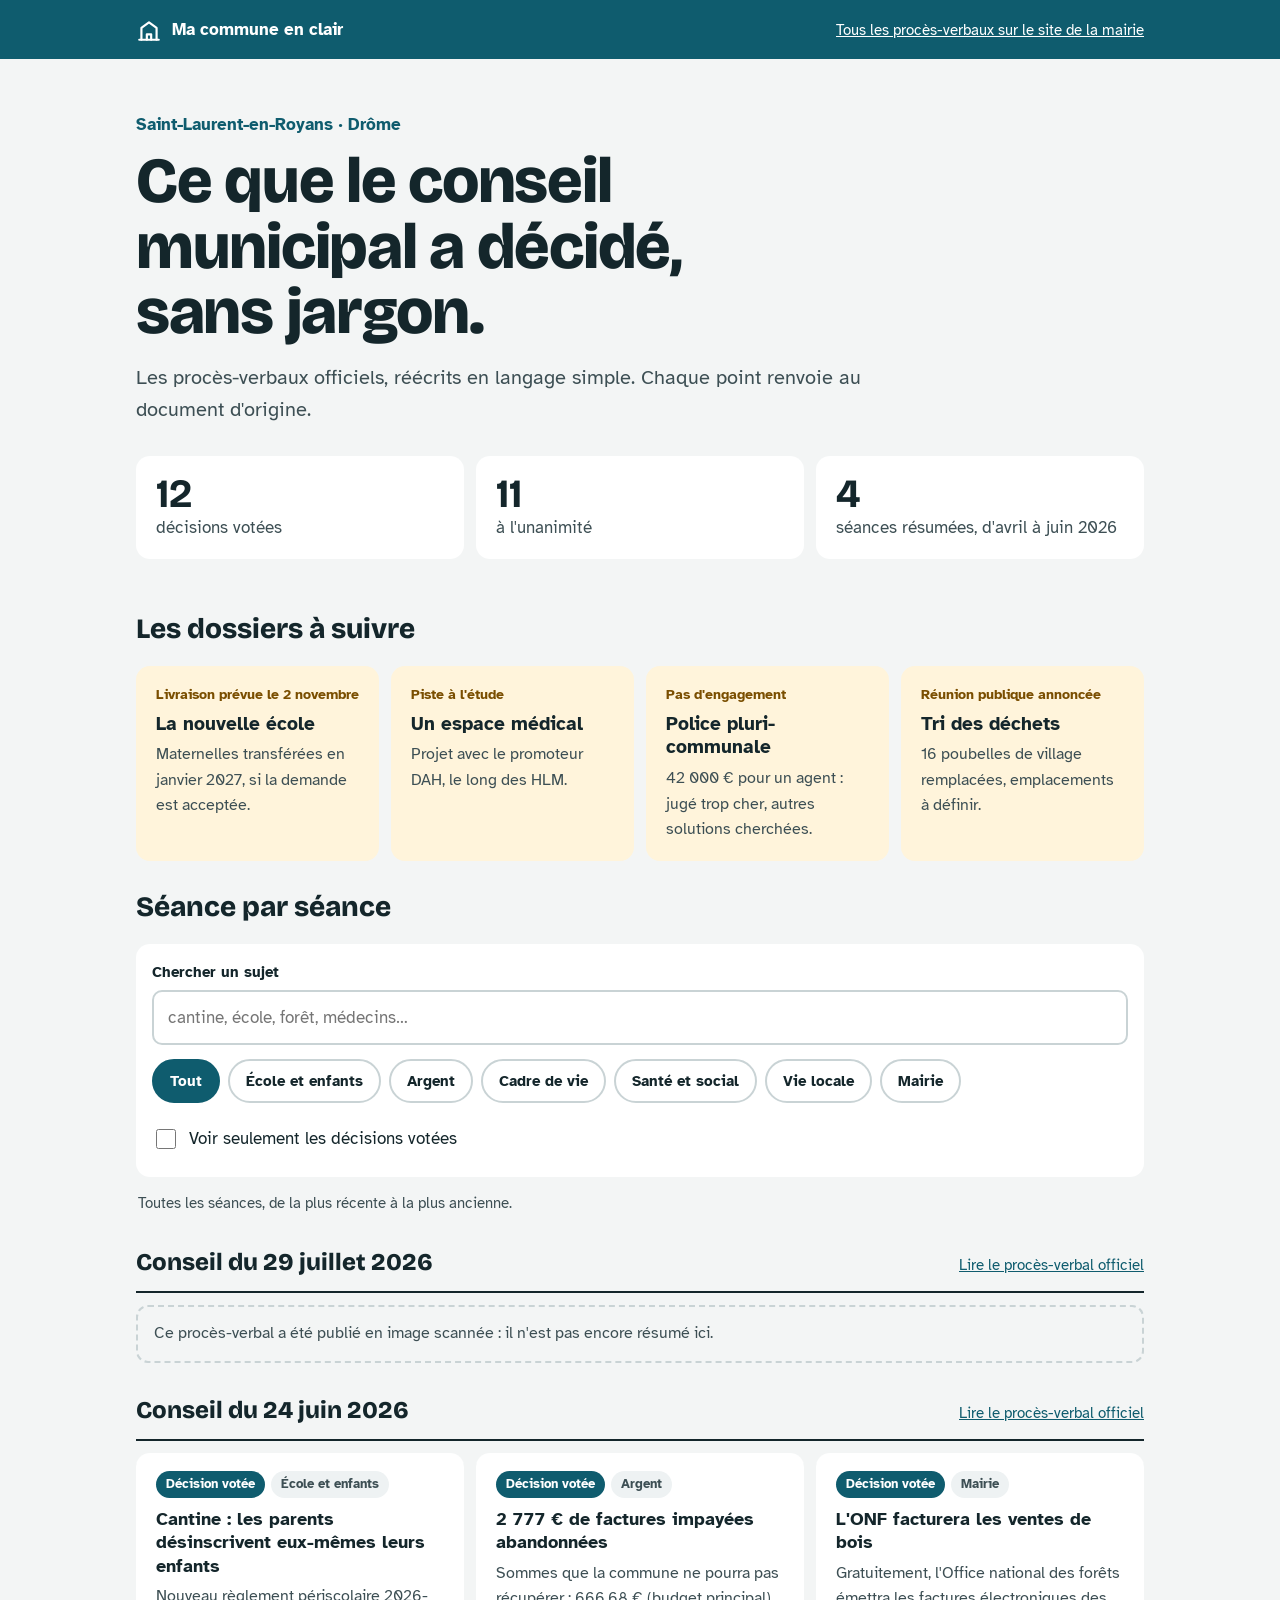
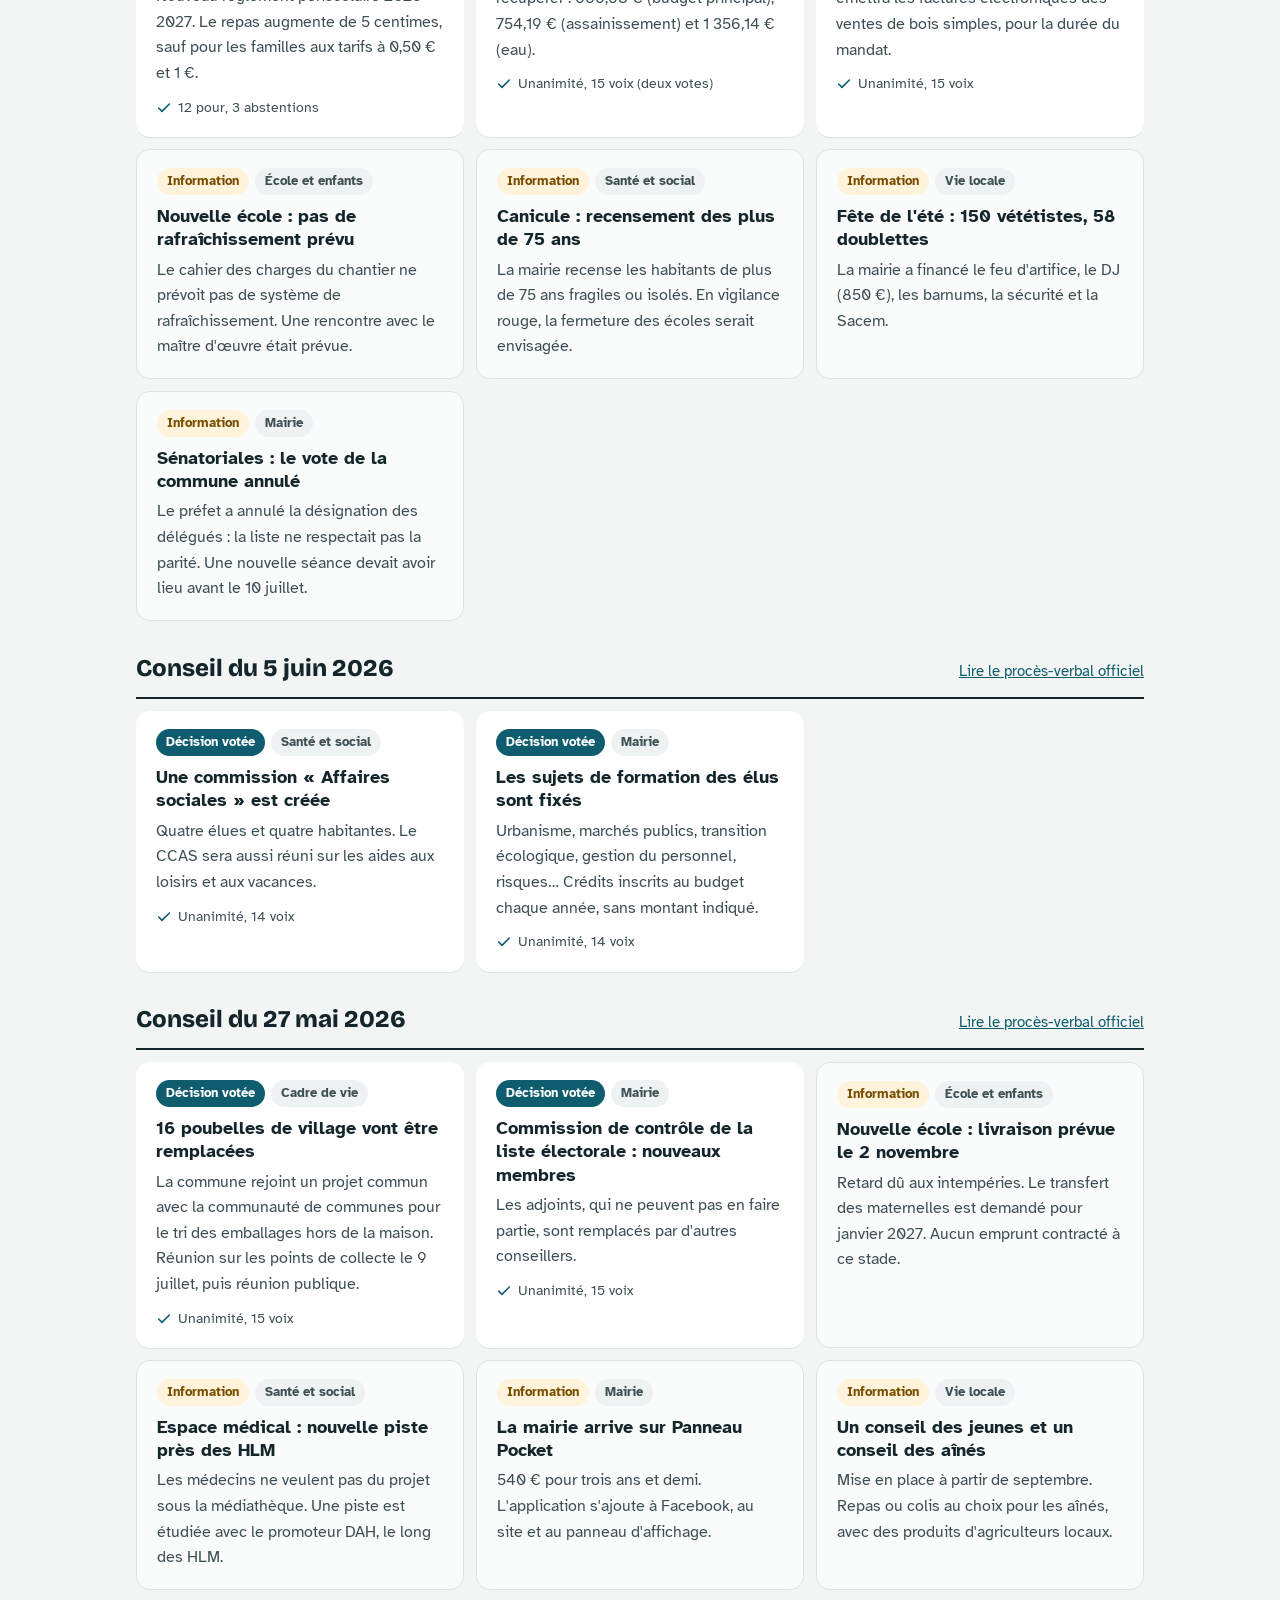
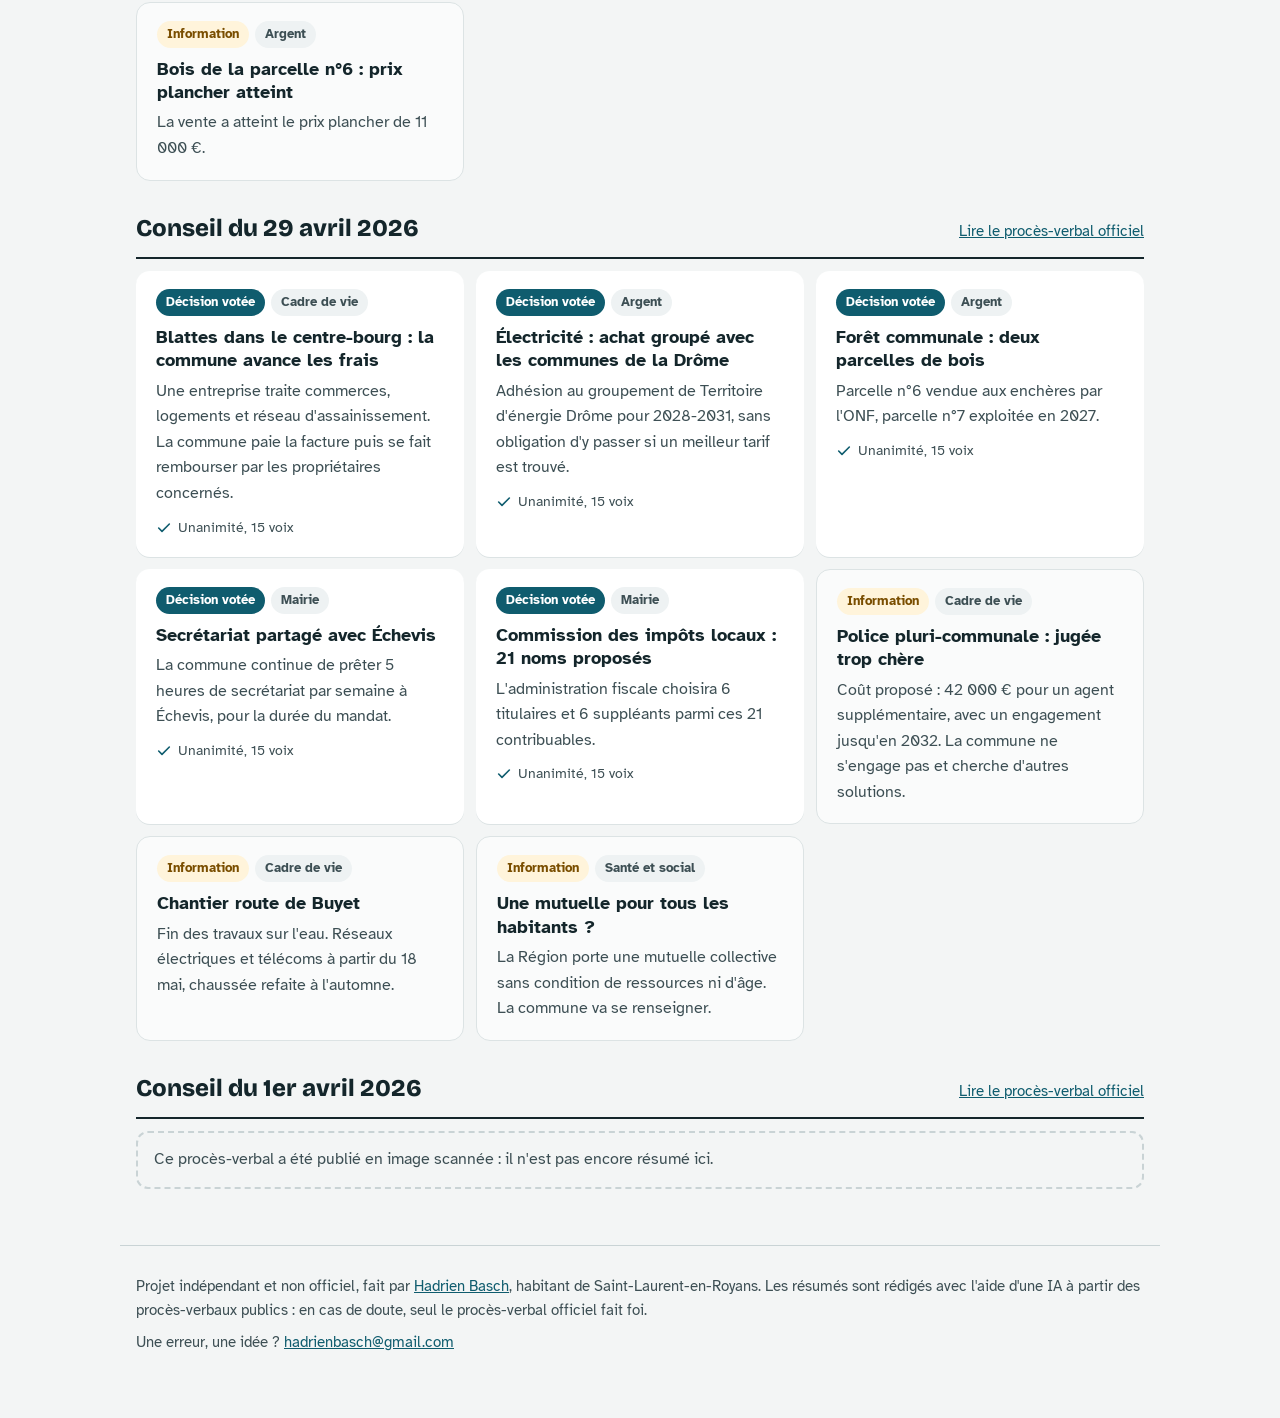
==== ma-commune/index.html @ 6e264055 "Ajoute Ma commune en clair (Saint-Laurent-en-Royans) Co-Authored-By: Claude Opus 5.5 <noreply@anthro" ====
<!doctype html>
<html lang="fr">
<head>
<meta charset="utf-8">
<meta name="viewport" content="width=device-width, initial-scale=1">
<title>Ma commune en clair · Saint-Laurent-en-Royans</title>
<meta name="description" content="Les décisions du conseil municipal de Saint-Laurent-en-Royans, expliquées simplement, avec le lien vers chaque procès-verbal officiel.">
<meta property="og:title" content="Ma commune en clair · Saint-Laurent-en-Royans">
<meta property="og:description" content="Ce que le conseil municipal a décidé, sans jargon. Chaque point renvoie au procès-verbal officiel.">
<link rel="icon" href="data:image/svg+xml,%3Csvg xmlns='http://www.w3.org/2000/svg' viewBox='0 0 32 32'%3E%3Crect width='32' height='32' rx='7' fill='%230F5C6E'/%3E%3Cpath d='M7 25h18M9 25V14l7-5 7 5v11M14 25v-5h4v5' fill='none' stroke='white' stroke-width='2' stroke-linecap='round' stroke-linejoin='round'/%3E%3C/svg%3E">
<link rel="preconnect" href="https://fonts.googleapis.com">
<link rel="preconnect" href="https://fonts.gstatic.com" crossorigin>
<link href="https://fonts.googleapis.com/css2?family=Atkinson+Hyperlegible:wght@400;700&family=Bricolage+Grotesque:opsz,wght@12..96,800&display=swap" rel="stylesheet">
<style>
  :root { --fond:#F3F5F5; --blanc:#FFFFFF; --encre:#14262B; --doux:#3D4F54; --trait:#C9D3D5; --bleu:#0F5C6E; --bleu-f:#0A3F4C; --jaune:#FFF4DB; --brun:#7A4E00; --display:"Bricolage Grotesque", Arial, sans-serif; color-scheme: light; }
  * { box-sizing: border-box; }
  body { margin: 0; background: var(--fond); color: var(--encre); font-family: "Atkinson Hyperlegible", Arial, sans-serif; font-size: 17px; line-height: 1.6; }
  a { color: var(--bleu); } a:hover { color: var(--bleu-f); }
  :focus-visible { outline: 3px solid #E3A72F; outline-offset: 2px; }
  .w { max-width: 1040px; margin: 0 auto; padding: 0 16px; }
  .barre { background: var(--bleu); color: #fff; }
  .barre .w { display: flex; flex-wrap: wrap; gap: 10px; justify-content: space-between; align-items: center; padding-top: 16px; padding-bottom: 16px; }
  .barre a { color: #fff; font-size: 15px; }
  .logo { display: flex; align-items: center; gap: 10px; font-weight: 700; }
  h1, h2, h3 { font-family: var(--display); font-weight: 800; margin: 0; }
  header.w { padding-top: 52px; padding-bottom: 24px; }
  .lieu { margin: 0 0 10px; font-weight: 700; color: var(--bleu); }
  h1 { font-size: clamp(36px, 6vw, 64px); line-height: 1.02; letter-spacing: -0.02em; margin-bottom: 18px; max-width: 16ch; }
  .chapeau { margin: 0; font-size: 20px; color: var(--doux); max-width: 58ch; }
  .chiffres { display: grid; grid-template-columns: repeat(auto-fit, minmax(180px, 1fr)); gap: 12px; margin-top: 30px; }
  .chiffre { background: var(--blanc); border-radius: 14px; padding: 18px 20px; }
  .chiffre b { display: block; font-family: var(--display); font-size: 40px; line-height: 1; }
  .chiffre span { color: var(--doux); }
  section.w { padding-top: 24px; }
  h2 { font-size: 28px; margin-bottom: 14px; }
  .suivre { display: grid; grid-template-columns: repeat(auto-fit, minmax(230px, 1fr)); gap: 12px; }
  .dossier { background: var(--jaune); border-radius: 14px; padding: 18px 20px; display: flex; flex-direction: column; gap: 6px; }
  .dossier small { font-size: 14px; font-weight: 700; color: var(--brun); }
  .dossier strong { font-size: 19px; line-height: 1.25; }
  .dossier span { color: var(--doux); font-size: 16px; }
  .outils { background: var(--blanc); border-radius: 14px; padding: 16px; display: flex; flex-direction: column; gap: 14px; }
  .outils label.q { display: flex; flex-direction: column; gap: 6px; font-weight: 700; font-size: 15px; }
  .outils input[type=search] { font: inherit; font-weight: 400; font-size: 17px; padding: 12px 14px; border: 2px solid var(--trait); border-radius: 10px; color: var(--encre); }
  .themes { display: flex; flex-wrap: wrap; gap: 8px; }
  .themes button { font: inherit; font-size: 15px; font-weight: 700; min-height: 44px; padding: 8px 16px; border-radius: 999px; border: 2px solid var(--trait); background: var(--blanc); color: var(--encre); cursor: pointer; }
  .themes button[aria-pressed="true"] { background: var(--bleu); border-color: var(--bleu); color: #fff; }
  .case { display: flex; align-items: center; gap: 10px; min-height: 44px; cursor: pointer; }
  .case input { width: 20px; height: 20px; accent-color: var(--bleu); }
  .resultat { margin: 14px 2px 0; color: var(--doux); font-size: 15px; }
  .seance { margin-top: 28px; }
  .seance-tete { display: flex; flex-wrap: wrap; justify-content: space-between; align-items: baseline; gap: 8px; padding-bottom: 10px; border-bottom: 2px solid var(--encre); margin-bottom: 12px; }
  .seance-tete h3 { font-size: 24px; }
  .seance-tete a { font-size: 15px; }
  .scan { margin: 0; padding: 14px 16px; border: 2px dashed var(--trait); border-radius: 12px; color: var(--doux); font-size: 16px; }
  .points { display: grid; grid-template-columns: repeat(auto-fill, minmax(300px, 1fr)); gap: 12px; }
  .point { background: var(--blanc); border-radius: 14px; padding: 18px 20px; box-shadow: 0 1px 0 #DCE3E4; }
  .point.info { background: #FAFBFB; border: 1px solid #DCE3E4; box-shadow: none; }
  .tags { display: flex; flex-wrap: wrap; gap: 6px; }
  .tag { font-size: 13px; font-weight: 700; padding: 3px 10px; border-radius: 999px; background: #EEF2F3; color: var(--doux); }
  .tag.dec { background: var(--bleu); color: #fff; }
  .tag.inf { background: var(--jaune); color: var(--brun); }
  .point h4 { font-size: 18px; line-height: 1.3; margin: 10px 0 6px; }
  .point p { margin: 0; color: var(--doux); font-size: 16px; }
  .point .vote { margin-top: 10px; font-size: 14px; display: flex; align-items: center; gap: 6px; }
  footer.w { margin-top: 56px; padding-top: 28px; padding-bottom: 56px; border-top: 1px solid var(--trait); color: var(--doux); font-size: 15px; }
  footer p { margin: 0 0 8px; }
  [hidden] { display: none !important; }
</style>
</head>
<body>
<div class="barre"><div class="w">
  <div class="logo"><svg width="26" height="26" viewBox="0 0 24 24" fill="none" stroke="currentColor" stroke-width="2" stroke-linecap="round" stroke-linejoin="round" aria-hidden="true"><path d="M3 21h18"/><path d="M5 21V10l7-5 7 5v11"/><path d="M10 21v-5h4v5"/></svg>Ma commune en clair</div>
  <a href="https://www.saintlaurentenroyans.fr/ma-mairie/conseils-municipaux/">Tous les procès-verbaux sur le site de la mairie</a>
</div></div>

<header class="w">
  <p class="lieu">Saint-Laurent-en-Royans · Drôme</p>
  <h1>Ce que le conseil municipal a décidé, sans jargon.</h1>
  <p class="chapeau">Les procès-verbaux officiels, réécrits en langage simple. Chaque point renvoie au document d'origine.</p>
  <div class="chiffres">
    <div class="chiffre"><b id="n-dec">0</b><span>décisions votées</span></div>
    <div class="chiffre"><b id="n-una">0</b><span>à l'unanimité</span></div>
    <div class="chiffre"><b id="n-sea">0</b><span>séances résumées, d'avril à juin 2026</span></div>
  </div>
</header>

<main>
  <section class="w" aria-labelledby="t-suivre">
    <h2 id="t-suivre">Les dossiers à suivre</h2>
    <div class="suivre">
      <div class="dossier"><small>Livraison prévue le 2 novembre</small><strong>La nouvelle école</strong><span>Maternelles transférées en janvier 2027, si la demande est acceptée.</span></div>
      <div class="dossier"><small>Piste à l'étude</small><strong>Un espace médical</strong><span>Projet avec le promoteur DAH, le long des HLM.</span></div>
      <div class="dossier"><small>Pas d'engagement</small><strong>Police pluri-communale</strong><span>42 000 € pour un agent : jugé trop cher, autres solutions cherchées.</span></div>
      <div class="dossier"><small>Réunion publique annoncée</small><strong>Tri des déchets</strong><span>16 poubelles de village remplacées, emplacements à définir.</span></div>
    </div>
  </section>

  <section class="w" aria-labelledby="t-seances">
    <h2 id="t-seances">Séance par séance</h2>
    <div class="outils">
      <label class="q">Chercher un sujet
        <input type="search" id="q" placeholder="cantine, école, forêt, médecins…" autocomplete="off">
      </label>
      <div class="themes" id="themes" role="group" aria-label="Filtrer par thème"></div>
      <label class="case"><input type="checkbox" id="votes"> Voir seulement les décisions votées</label>
    </div>
    <p class="resultat" id="resultat" aria-live="polite"></p>
    <div id="seances"></div>
  </section>
</main>

<footer class="w">
  <p>Projet indépendant et non officiel, fait par <a href="../">Hadrien Basch</a>, habitant de Saint-Laurent-en-Royans. Les résumés sont rédigés avec l'aide d'une IA à partir des procès-verbaux publics : en cas de doute, seul le procès-verbal officiel fait foi.</p>
  <p>Une erreur, une idée ? <a href="mailto:hadrienbasch@gmail.com?subject=Ma%20commune%20en%20clair">hadrienbasch@gmail.com</a></p>
</footer>

<script>
const D = 'decision', I = 'info';
const SEANCES = [
  { titre: 'Conseil du 29 juillet 2026', pv: 'https://www.saintlaurentenroyans.fr/wp-content/uploads/2026/09/PROCES-VERBAL-DU-29.07.2026-signe.pdf', scan: true, points: [] },
  { titre: 'Conseil du 24 juin 2026', pv: 'https://www.saintlaurentenroyans.fr/wp-content/uploads/2026/07/PROCES-VERBAL-DU-24.06.2026.pdf', points: [
    { k: D, theme: 'École et enfants', titre: 'Cantine : les parents désinscrivent eux-mêmes leurs enfants', texte: 'Nouveau règlement périscolaire 2026-2027. Le repas augmente de 5 centimes, sauf pour les familles aux tarifs à 0,50 € et 1 €.', vote: '12 pour, 3 abstentions', unanime: false },
    { k: D, theme: 'Argent', titre: '2 777 € de factures impayées abandonnées', texte: 'Sommes que la commune ne pourra pas récupérer : 666,68 € (budget principal), 754,19 € (assainissement) et 1 356,14 € (eau).', vote: 'Unanimité, 15 voix (deux votes)', unanime: true },
    { k: D, theme: 'Mairie', titre: "L'ONF facturera les ventes de bois", texte: "Gratuitement, l'Office national des forêts émettra les factures électroniques des ventes de bois simples, pour la durée du mandat.", vote: 'Unanimité, 15 voix', unanime: true },
    { k: I, theme: 'École et enfants', titre: 'Nouvelle école : pas de rafraîchissement prévu', texte: "Le cahier des charges du chantier ne prévoit pas de système de rafraîchissement. Une rencontre avec le maître d'œuvre était prévue." },
    { k: I, theme: 'Santé et social', titre: 'Canicule : recensement des plus de 75 ans', texte: 'La mairie recense les habitants de plus de 75 ans fragiles ou isolés. En vigilance rouge, la fermeture des écoles serait envisagée.' },
    { k: I, theme: 'Vie locale', titre: "Fête de l'été : 150 vététistes, 58 doublettes", texte: "La mairie a financé le feu d'artifice, le DJ (850 €), les barnums, la sécurité et la Sacem." },
    { k: I, theme: 'Mairie', titre: 'Sénatoriales : le vote de la commune annulé', texte: 'Le préfet a annulé la désignation des délégués : la liste ne respectait pas la parité. Une nouvelle séance devait avoir lieu avant le 10 juillet.' }
  ]},
  { titre: 'Conseil du 5 juin 2026', pv: 'https://www.saintlaurentenroyans.fr/wp-content/uploads/2026/07/PROCES-VERBAL-CM-du-05.06.26.pdf', points: [
    { k: D, theme: 'Santé et social', titre: 'Une commission « Affaires sociales » est créée', texte: 'Quatre élues et quatre habitantes. Le CCAS sera aussi réuni sur les aides aux loisirs et aux vacances.', vote: 'Unanimité, 14 voix', unanime: true },
    { k: D, theme: 'Mairie', titre: 'Les sujets de formation des élus sont fixés', texte: 'Urbanisme, marchés publics, transition écologique, gestion du personnel, risques… Crédits inscrits au budget chaque année, sans montant indiqué.', vote: 'Unanimité, 14 voix', unanime: true }
  ]},
  { titre: 'Conseil du 27 mai 2026', pv: 'https://www.saintlaurentenroyans.fr/wp-content/uploads/2026/06/PROCES-VERBAL-DU-27.05.2026-2.pdf', points: [
    { k: D, theme: 'Cadre de vie', titre: '16 poubelles de village vont être remplacées', texte: 'La commune rejoint un projet commun avec la communauté de communes pour le tri des emballages hors de la maison. Réunion sur les points de collecte le 9 juillet, puis réunion publique.', vote: 'Unanimité, 15 voix', unanime: true },
    { k: D, theme: 'Mairie', titre: 'Commission de contrôle de la liste électorale : nouveaux membres', texte: "Les adjoints, qui ne peuvent pas en faire partie, sont remplacés par d'autres conseillers.", vote: 'Unanimité, 15 voix', unanime: true },
    { k: I, theme: 'École et enfants', titre: 'Nouvelle école : livraison prévue le 2 novembre', texte: 'Retard dû aux intempéries. Le transfert des maternelles est demandé pour janvier 2027. Aucun emprunt contracté à ce stade.' },
    { k: I, theme: 'Santé et social', titre: 'Espace médical : nouvelle piste près des HLM', texte: 'Les médecins ne veulent pas du projet sous la médiathèque. Une piste est étudiée avec le promoteur DAH, le long des HLM.' },
    { k: I, theme: 'Mairie', titre: 'La mairie arrive sur Panneau Pocket', texte: "540 € pour trois ans et demi. L'application s'ajoute à Facebook, au site et au panneau d'affichage." },
    { k: I, theme: 'Vie locale', titre: 'Un conseil des jeunes et un conseil des aînés', texte: "Mise en place à partir de septembre. Repas ou colis au choix pour les aînés, avec des produits d'agriculteurs locaux." },
    { k: I, theme: 'Argent', titre: 'Bois de la parcelle n°6 : prix plancher atteint', texte: 'La vente a atteint le prix plancher de 11 000 €.' }
  ]},
  { titre: 'Conseil du 29 avril 2026', pv: 'https://www.saintlaurentenroyans.fr/wp-content/uploads/2026/06/PROCES-VERBAL-DU-29.04.2026.pdf', points: [
    { k: D, theme: 'Cadre de vie', titre: 'Blattes dans le centre-bourg : la commune avance les frais', texte: "Une entreprise traite commerces, logements et réseau d'assainissement. La commune paie la facture puis se fait rembourser par les propriétaires concernés.", vote: 'Unanimité, 15 voix', unanime: true },
    { k: D, theme: 'Argent', titre: 'Électricité : achat groupé avec les communes de la Drôme', texte: "Adhésion au groupement de Territoire d'énergie Drôme pour 2028-2031, sans obligation d'y passer si un meilleur tarif est trouvé.", vote: 'Unanimité, 15 voix', unanime: true },
    { k: D, theme: 'Argent', titre: 'Forêt communale : deux parcelles de bois', texte: "Parcelle n°6 vendue aux enchères par l'ONF, parcelle n°7 exploitée en 2027.", vote: 'Unanimité, 15 voix', unanime: true },
    { k: D, theme: 'Mairie', titre: 'Secrétariat partagé avec Échevis', texte: 'La commune continue de prêter 5 heures de secrétariat par semaine à Échevis, pour la durée du mandat.', vote: 'Unanimité, 15 voix', unanime: true },
    { k: D, theme: 'Mairie', titre: 'Commission des impôts locaux : 21 noms proposés', texte: "L'administration fiscale choisira 6 titulaires et 6 suppléants parmi ces 21 contribuables.", vote: 'Unanimité, 15 voix', unanime: true },
    { k: I, theme: 'Cadre de vie', titre: 'Police pluri-communale : jugée trop chère', texte: "Coût proposé : 42 000 € pour un agent supplémentaire, avec un engagement jusqu'en 2032. La commune ne s'engage pas et cherche d'autres solutions." },
    { k: I, theme: 'Cadre de vie', titre: 'Chantier route de Buyet', texte: "Fin des travaux sur l'eau. Réseaux électriques et télécoms à partir du 18 mai, chaussée refaite à l'automne." },
    { k: I, theme: 'Santé et social', titre: 'Une mutuelle pour tous les habitants ?', texte: "La Région porte une mutuelle collective sans condition de ressources ni d'âge. La commune va se renseigner." }
  ]},
  { titre: 'Conseil du 1er avril 2026', pv: 'https://www.saintlaurentenroyans.fr/wp-content/uploads/2026/04/Proces-Verbal-CM-du-1er-avril-2026.pdf', scan: true, points: [] }
];
const THEMES = ['Tout', 'École et enfants', 'Argent', 'Cadre de vie', 'Santé et social', 'Vie locale', 'Mairie'];
const etat = { q: '', theme: 'Tout', votes: false };
const el = (tag, cls, txt) => { const e = document.createElement(tag); if (cls) e.className = cls; if (txt != null) e.textContent = txt; return e; };

let nDec = 0, nUna = 0, nSea = 0;
SEANCES.forEach(s => { if (s.points.length) nSea++; s.points.forEach(p => { if (p.k === D) { nDec++; if (p.unanime) nUna++; } }); });
document.getElementById('n-dec').textContent = nDec;
document.getElementById('n-una').textContent = nUna;
document.getElementById('n-sea').textContent = nSea;

const zone = document.getElementById('themes');
THEMES.forEach(t => { const b = el('button', null, t); b.type = 'button'; b.setAttribute('aria-pressed', t === 'Tout'); b.onclick = () => { etat.theme = t; rendre(); }; zone.appendChild(b); });
document.getElementById('q').addEventListener('input', e => { etat.q = e.target.value; rendre(); });
document.getElementById('votes').addEventListener('change', e => { etat.votes = e.target.checked; rendre(); });

function rendre() {
  const q = etat.q.trim().toLowerCase();
  const filtre = q !== '' || etat.theme !== 'Tout' || etat.votes;
  zone.querySelectorAll('button').forEach(b => b.setAttribute('aria-pressed', b.textContent === etat.theme));
  const box = document.getElementById('seances'); box.textContent = '';
  let n = 0;
  SEANCES.forEach(s => {
    const pts = s.points.filter(p => (etat.theme === 'Tout' || p.theme === etat.theme) && (!etat.votes || p.k === D) && (!q || (p.titre + ' ' + p.texte + ' ' + p.theme).toLowerCase().includes(q)));
    n += pts.length;
    if (!pts.length && (filtre || !s.scan)) return;
    const sec = el('section', 'seance');
    const tete = el('div', 'seance-tete');
    tete.appendChild(el('h3', null, s.titre));
    const a = el('a', null, 'Lire le procès-verbal officiel'); a.href = s.pv; tete.appendChild(a);
    sec.appendChild(tete);
    if (s.scan) sec.appendChild(el('p', 'scan', "Ce procès-verbal a été publié en image scannée : il n'est pas encore résumé ici."));
    const grille = el('div', 'points');
    pts.forEach(p => {
      const art = el('article', p.k === D ? 'point' : 'point info');
      const tags = el('div', 'tags');
      tags.appendChild(el('span', p.k === D ? 'tag dec' : 'tag inf', p.k === D ? 'Décision votée' : 'Information'));
      tags.appendChild(el('span', 'tag', p.theme));
      art.appendChild(tags);
      art.appendChild(el('h4', null, p.titre));
      art.appendChild(el('p', null, p.texte));
      if (p.vote) {
        const v = el('p', 'vote');
        v.innerHTML = '<svg width="16" height="16" viewBox="0 0 24 24" fill="none" stroke="#0F5C6E" stroke-width="2.4" stroke-linecap="round" stroke-linejoin="round" aria-hidden="true"><path d="M20 6 9 17l-5-5"/></svg>';
        v.appendChild(document.createTextNode(p.vote));
        art.appendChild(v);
      }
      grille.appendChild(art);
    });
    sec.appendChild(grille);
    box.appendChild(sec);
  });
  document.getElementById('resultat').textContent = !filtre ? 'Toutes les séances, de la plus récente à la plus ancienne.' : (n === 0 ? 'Aucun point ne correspond. Essayez un autre mot ou un autre thème.' : (n === 1 ? '1 point correspond.' : n + ' points correspondent.'));
}
rendre();
</script>
</body>
</html>
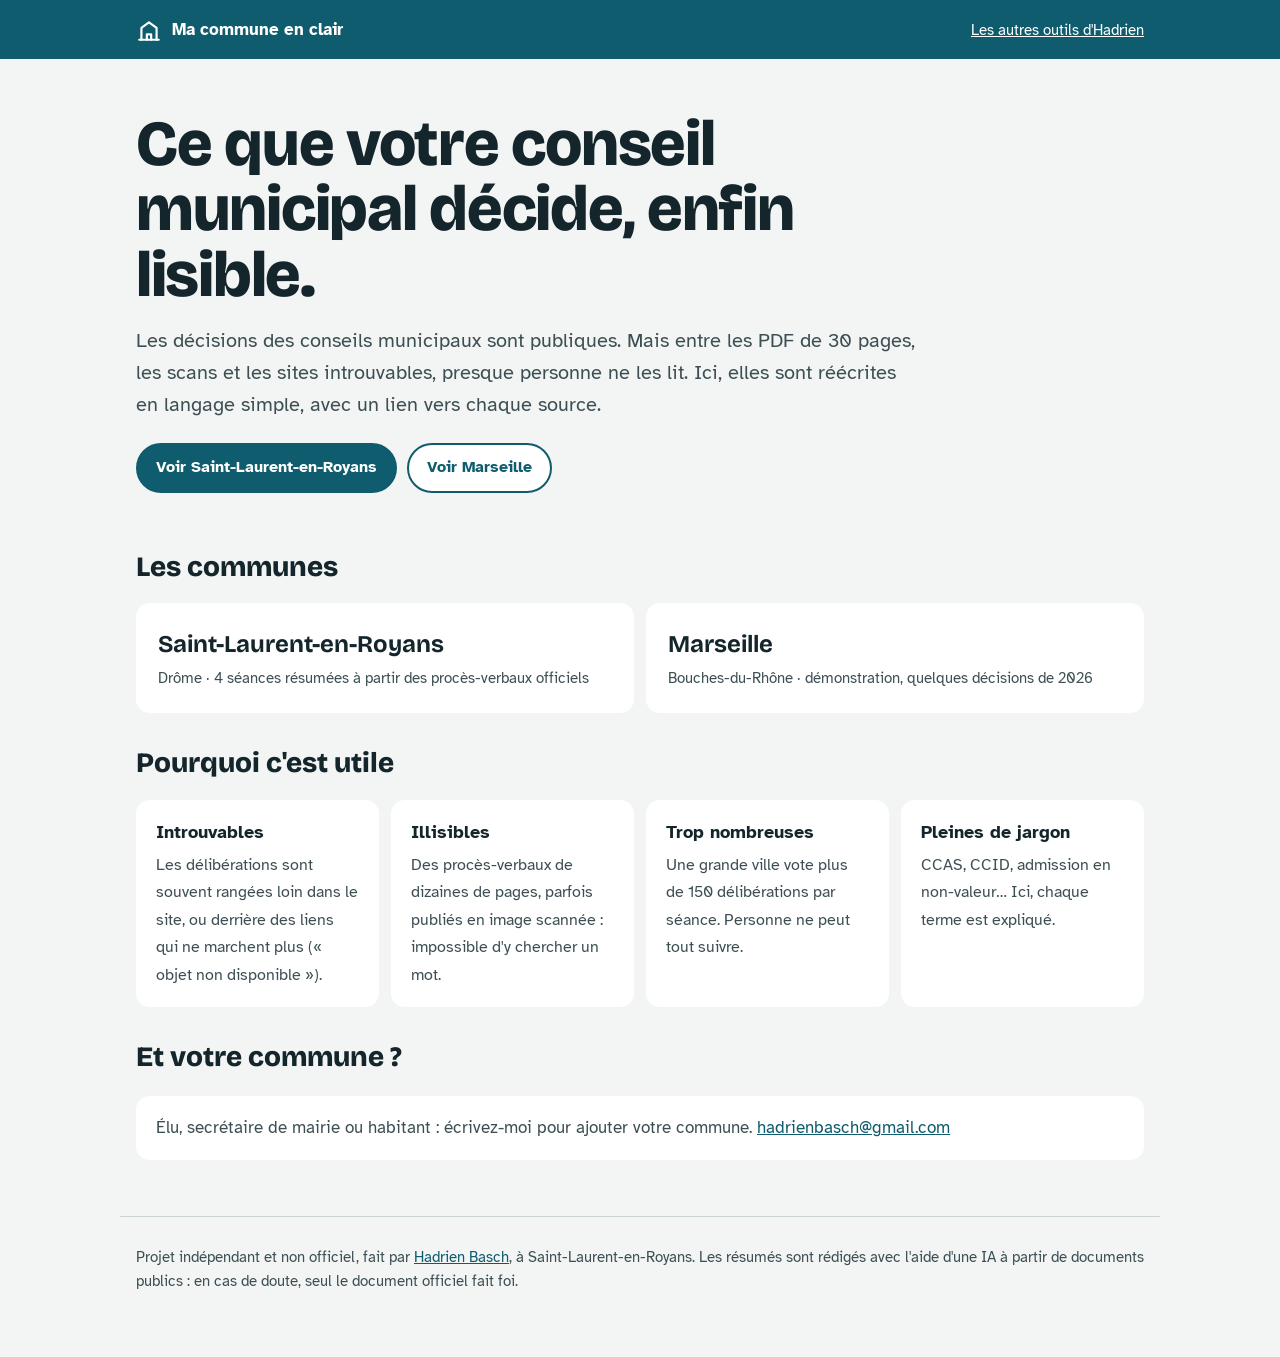
==== commit d0892a0c: "Ma commune en clair : plusieurs communes, Marseille, alertes, impression, glossaire, budget Co-Autho" ====
--- a/ma-commune/index.html
+++ b/ma-commune/index.html
@@ -3,209 +3,64 @@
 <head>
 <meta charset="utf-8">
 <meta name="viewport" content="width=device-width, initial-scale=1">
-<title>Ma commune en clair · Saint-Laurent-en-Royans</title>
-<meta name="description" content="Les décisions du conseil municipal de Saint-Laurent-en-Royans, expliquées simplement, avec le lien vers chaque procès-verbal officiel.">
-<meta property="og:title" content="Ma commune en clair · Saint-Laurent-en-Royans">
-<meta property="og:description" content="Ce que le conseil municipal a décidé, sans jargon. Chaque point renvoie au procès-verbal officiel.">
+<title>Ma commune en clair</title>
+<meta name="description" content="Les décisions des conseils municipaux, expliquées simplement. Saint-Laurent-en-Royans, Marseille… et bientôt votre commune.">
+<meta property="og:title" content="Ma commune en clair">
+<meta property="og:description" content="Ce que votre conseil municipal a décidé, sans jargon, avec le lien vers chaque document officiel.">
 <link rel="icon" href="data:image/svg+xml,%3Csvg xmlns='http://www.w3.org/2000/svg' viewBox='0 0 32 32'%3E%3Crect width='32' height='32' rx='7' fill='%230F5C6E'/%3E%3Cpath d='M7 25h18M9 25V14l7-5 7 5v11M14 25v-5h4v5' fill='none' stroke='white' stroke-width='2' stroke-linecap='round' stroke-linejoin='round'/%3E%3C/svg%3E">
 <link rel="preconnect" href="https://fonts.googleapis.com">
 <link rel="preconnect" href="https://fonts.gstatic.com" crossorigin>
 <link href="https://fonts.googleapis.com/css2?family=Atkinson+Hyperlegible:wght@400;700&family=Bricolage+Grotesque:opsz,wght@12..96,800&display=swap" rel="stylesheet">
-<style>
-  :root { --fond:#F3F5F5; --blanc:#FFFFFF; --encre:#14262B; --doux:#3D4F54; --trait:#C9D3D5; --bleu:#0F5C6E; --bleu-f:#0A3F4C; --jaune:#FFF4DB; --brun:#7A4E00; --display:"Bricolage Grotesque", Arial, sans-serif; color-scheme: light; }
-  * { box-sizing: border-box; }
-  body { margin: 0; background: var(--fond); color: var(--encre); font-family: "Atkinson Hyperlegible", Arial, sans-serif; font-size: 17px; line-height: 1.6; }
-  a { color: var(--bleu); } a:hover { color: var(--bleu-f); }
-  :focus-visible { outline: 3px solid #E3A72F; outline-offset: 2px; }
-  .w { max-width: 1040px; margin: 0 auto; padding: 0 16px; }
-  .barre { background: var(--bleu); color: #fff; }
-  .barre .w { display: flex; flex-wrap: wrap; gap: 10px; justify-content: space-between; align-items: center; padding-top: 16px; padding-bottom: 16px; }
-  .barre a { color: #fff; font-size: 15px; }
-  .logo { display: flex; align-items: center; gap: 10px; font-weight: 700; }
-  h1, h2, h3 { font-family: var(--display); font-weight: 800; margin: 0; }
-  header.w { padding-top: 52px; padding-bottom: 24px; }
-  .lieu { margin: 0 0 10px; font-weight: 700; color: var(--bleu); }
-  h1 { font-size: clamp(36px, 6vw, 64px); line-height: 1.02; letter-spacing: -0.02em; margin-bottom: 18px; max-width: 16ch; }
-  .chapeau { margin: 0; font-size: 20px; color: var(--doux); max-width: 58ch; }
-  .chiffres { display: grid; grid-template-columns: repeat(auto-fit, minmax(180px, 1fr)); gap: 12px; margin-top: 30px; }
-  .chiffre { background: var(--blanc); border-radius: 14px; padding: 18px 20px; }
-  .chiffre b { display: block; font-family: var(--display); font-size: 40px; line-height: 1; }
-  .chiffre span { color: var(--doux); }
-  section.w { padding-top: 24px; }
-  h2 { font-size: 28px; margin-bottom: 14px; }
-  .suivre { display: grid; grid-template-columns: repeat(auto-fit, minmax(230px, 1fr)); gap: 12px; }
-  .dossier { background: var(--jaune); border-radius: 14px; padding: 18px 20px; display: flex; flex-direction: column; gap: 6px; }
-  .dossier small { font-size: 14px; font-weight: 700; color: var(--brun); }
-  .dossier strong { font-size: 19px; line-height: 1.25; }
-  .dossier span { color: var(--doux); font-size: 16px; }
-  .outils { background: var(--blanc); border-radius: 14px; padding: 16px; display: flex; flex-direction: column; gap: 14px; }
-  .outils label.q { display: flex; flex-direction: column; gap: 6px; font-weight: 700; font-size: 15px; }
-  .outils input[type=search] { font: inherit; font-weight: 400; font-size: 17px; padding: 12px 14px; border: 2px solid var(--trait); border-radius: 10px; color: var(--encre); }
-  .themes { display: flex; flex-wrap: wrap; gap: 8px; }
-  .themes button { font: inherit; font-size: 15px; font-weight: 700; min-height: 44px; padding: 8px 16px; border-radius: 999px; border: 2px solid var(--trait); background: var(--blanc); color: var(--encre); cursor: pointer; }
-  .themes button[aria-pressed="true"] { background: var(--bleu); border-color: var(--bleu); color: #fff; }
-  .case { display: flex; align-items: center; gap: 10px; min-height: 44px; cursor: pointer; }
-  .case input { width: 20px; height: 20px; accent-color: var(--bleu); }
-  .resultat { margin: 14px 2px 0; color: var(--doux); font-size: 15px; }
-  .seance { margin-top: 28px; }
-  .seance-tete { display: flex; flex-wrap: wrap; justify-content: space-between; align-items: baseline; gap: 8px; padding-bottom: 10px; border-bottom: 2px solid var(--encre); margin-bottom: 12px; }
-  .seance-tete h3 { font-size: 24px; }
-  .seance-tete a { font-size: 15px; }
-  .scan { margin: 0; padding: 14px 16px; border: 2px dashed var(--trait); border-radius: 12px; color: var(--doux); font-size: 16px; }
-  .points { display: grid; grid-template-columns: repeat(auto-fill, minmax(300px, 1fr)); gap: 12px; }
-  .point { background: var(--blanc); border-radius: 14px; padding: 18px 20px; box-shadow: 0 1px 0 #DCE3E4; }
-  .point.info { background: #FAFBFB; border: 1px solid #DCE3E4; box-shadow: none; }
-  .tags { display: flex; flex-wrap: wrap; gap: 6px; }
-  .tag { font-size: 13px; font-weight: 700; padding: 3px 10px; border-radius: 999px; background: #EEF2F3; color: var(--doux); }
-  .tag.dec { background: var(--bleu); color: #fff; }
-  .tag.inf { background: var(--jaune); color: var(--brun); }
-  .point h4 { font-size: 18px; line-height: 1.3; margin: 10px 0 6px; }
-  .point p { margin: 0; color: var(--doux); font-size: 16px; }
-  .point .vote { margin-top: 10px; font-size: 14px; display: flex; align-items: center; gap: 6px; }
-  footer.w { margin-top: 56px; padding-top: 28px; padding-bottom: 56px; border-top: 1px solid var(--trait); color: var(--doux); font-size: 15px; }
-  footer p { margin: 0 0 8px; }
-  [hidden] { display: none !important; }
-</style>
+<link rel="stylesheet" href="style.css">
 </head>
 <body>
 <div class="barre"><div class="w">
-  <div class="logo"><svg width="26" height="26" viewBox="0 0 24 24" fill="none" stroke="currentColor" stroke-width="2" stroke-linecap="round" stroke-linejoin="round" aria-hidden="true"><path d="M3 21h18"/><path d="M5 21V10l7-5 7 5v11"/><path d="M10 21v-5h4v5"/></svg>Ma commune en clair</div>
-  <a href="https://www.saintlaurentenroyans.fr/ma-mairie/conseils-municipaux/">Tous les procès-verbaux sur le site de la mairie</a>
+  <span class="logo"><svg width="26" height="26" viewBox="0 0 24 24" fill="none" stroke="currentColor" stroke-width="2" stroke-linecap="round" stroke-linejoin="round" aria-hidden="true"><path d="M3 21h18"/><path d="M5 21V10l7-5 7 5v11"/><path d="M10 21v-5h4v5"/></svg>Ma commune en clair</span>
+  <a href="../">Les autres outils d'Hadrien</a>
 </div></div>
 
 <header class="w">
-  <p class="lieu">Saint-Laurent-en-Royans · Drôme</p>
-  <h1>Ce que le conseil municipal a décidé, sans jargon.</h1>
-  <p class="chapeau">Les procès-verbaux officiels, réécrits en langage simple. Chaque point renvoie au document d'origine.</p>
-  <div class="chiffres">
-    <div class="chiffre"><b id="n-dec">0</b><span>décisions votées</span></div>
-    <div class="chiffre"><b id="n-una">0</b><span>à l'unanimité</span></div>
-    <div class="chiffre"><b id="n-sea">0</b><span>séances résumées, d'avril à juin 2026</span></div>
+  <h1>Ce que votre conseil municipal décide, enfin lisible.</h1>
+  <p class="chapeau">Les décisions des conseils municipaux sont publiques. Mais entre les PDF de 30 pages, les scans et les sites introuvables, presque personne ne les lit. Ici, elles sont réécrites en langage simple, avec un lien vers chaque source.</p>
+  <div class="actions">
+    <a class="btn" href="saint-laurent-en-royans/">Voir Saint-Laurent-en-Royans</a>
+    <a class="btn clair" href="marseille/">Voir Marseille</a>
+    <a class="btn clair" id="cafe" href="#" hidden>Offrir un café</a>
   </div>
 </header>
 
 <main>
-  <section class="w" aria-labelledby="t-suivre">
-    <h2 id="t-suivre">Les dossiers à suivre</h2>
-    <div class="suivre">
-      <div class="dossier"><small>Livraison prévue le 2 novembre</small><strong>La nouvelle école</strong><span>Maternelles transférées en janvier 2027, si la demande est acceptée.</span></div>
-      <div class="dossier"><small>Piste à l'étude</small><strong>Un espace médical</strong><span>Projet avec le promoteur DAH, le long des HLM.</span></div>
-      <div class="dossier"><small>Pas d'engagement</small><strong>Police pluri-communale</strong><span>42 000 € pour un agent : jugé trop cher, autres solutions cherchées.</span></div>
-      <div class="dossier"><small>Réunion publique annoncée</small><strong>Tri des déchets</strong><span>16 poubelles de village remplacées, emplacements à définir.</span></div>
+  <section class="w" aria-labelledby="t-communes">
+    <h2 id="t-communes">Les communes</h2>
+    <div class="communes">
+      <a class="commune" href="saint-laurent-en-royans/"><strong>Saint-Laurent-en-Royans</strong><span>Drôme · 4 séances résumées à partir des procès-verbaux officiels</span></a>
+      <a class="commune" href="marseille/"><strong>Marseille</strong><span>Bouches-du-Rhône · démonstration, quelques décisions de 2026</span></a>
     </div>
   </section>
 
-  <section class="w" aria-labelledby="t-seances">
-    <h2 id="t-seances">Séance par séance</h2>
-    <div class="outils">
-      <label class="q">Chercher un sujet
-        <input type="search" id="q" placeholder="cantine, école, forêt, médecins…" autocomplete="off">
-      </label>
-      <div class="themes" id="themes" role="group" aria-label="Filtrer par thème"></div>
-      <label class="case"><input type="checkbox" id="votes"> Voir seulement les décisions votées</label>
+  <section class="w" aria-labelledby="t-pourquoi">
+    <h2 id="t-pourquoi">Pourquoi c'est utile</h2>
+    <div class="problemes">
+      <div class="probleme"><strong>Introuvables</strong><span>Les délibérations sont souvent rangées loin dans le site, ou derrière des liens qui ne marchent plus (« objet non disponible »).</span></div>
+      <div class="probleme"><strong>Illisibles</strong><span>Des procès-verbaux de dizaines de pages, parfois publiés en image scannée : impossible d'y chercher un mot.</span></div>
+      <div class="probleme"><strong>Trop nombreuses</strong><span>Une grande ville vote plus de 150 délibérations par séance. Personne ne peut tout suivre.</span></div>
+      <div class="probleme"><strong>Pleines de jargon</strong><span>CCAS, CCID, admission en non-valeur… Ici, chaque terme est expliqué.</span></div>
     </div>
-    <p class="resultat" id="resultat" aria-live="polite"></p>
-    <div id="seances"></div>
+  </section>
+
+  <section class="w" aria-labelledby="t-vous">
+    <h2 id="t-vous">Et votre commune ?</h2>
+    <p class="note">Élu, secrétaire de mairie ou habitant : écrivez-moi pour ajouter votre commune. <a href="mailto:hadrienbasch@gmail.com?subject=Ma%20commune%20en%20clair%20%3A%20ajouter%20ma%20commune">hadrienbasch@gmail.com</a></p>
   </section>
 </main>
 
 <footer class="w">
-  <p>Projet indépendant et non officiel, fait par <a href="../">Hadrien Basch</a>, habitant de Saint-Laurent-en-Royans. Les résumés sont rédigés avec l'aide d'une IA à partir des procès-verbaux publics : en cas de doute, seul le procès-verbal officiel fait foi.</p>
-  <p>Une erreur, une idée ? <a href="mailto:hadrienbasch@gmail.com?subject=Ma%20commune%20en%20clair">hadrienbasch@gmail.com</a></p>
+  <p>Projet indépendant et non officiel, fait par <a href="../">Hadrien Basch</a>, à Saint-Laurent-en-Royans. Les résumés sont rédigés avec l'aide d'une IA à partir de documents publics : en cas de doute, seul le document officiel fait foi.</p>
 </footer>
-
 <script>
-const D = 'decision', I = 'info';
-const SEANCES = [
-  { titre: 'Conseil du 29 juillet 2026', pv: 'https://www.saintlaurentenroyans.fr/wp-content/uploads/2026/09/PROCES-VERBAL-DU-29.07.2026-signe.pdf', scan: true, points: [] },
-  { titre: 'Conseil du 24 juin 2026', pv: 'https://www.saintlaurentenroyans.fr/wp-content/uploads/2026/07/PROCES-VERBAL-DU-24.06.2026.pdf', points: [
-    { k: D, theme: 'École et enfants', titre: 'Cantine : les parents désinscrivent eux-mêmes leurs enfants', texte: 'Nouveau règlement périscolaire 2026-2027. Le repas augmente de 5 centimes, sauf pour les familles aux tarifs à 0,50 € et 1 €.', vote: '12 pour, 3 abstentions', unanime: false },
-    { k: D, theme: 'Argent', titre: '2 777 € de factures impayées abandonnées', texte: 'Sommes que la commune ne pourra pas récupérer : 666,68 € (budget principal), 754,19 € (assainissement) et 1 356,14 € (eau).', vote: 'Unanimité, 15 voix (deux votes)', unanime: true },
-    { k: D, theme: 'Mairie', titre: "L'ONF facturera les ventes de bois", texte: "Gratuitement, l'Office national des forêts émettra les factures électroniques des ventes de bois simples, pour la durée du mandat.", vote: 'Unanimité, 15 voix', unanime: true },
-    { k: I, theme: 'École et enfants', titre: 'Nouvelle école : pas de rafraîchissement prévu', texte: "Le cahier des charges du chantier ne prévoit pas de système de rafraîchissement. Une rencontre avec le maître d'œuvre était prévue." },
-    { k: I, theme: 'Santé et social', titre: 'Canicule : recensement des plus de 75 ans', texte: 'La mairie recense les habitants de plus de 75 ans fragiles ou isolés. En vigilance rouge, la fermeture des écoles serait envisagée.' },
-    { k: I, theme: 'Vie locale', titre: "Fête de l'été : 150 vététistes, 58 doublettes", texte: "La mairie a financé le feu d'artifice, le DJ (850 €), les barnums, la sécurité et la Sacem." },
-    { k: I, theme: 'Mairie', titre: 'Sénatoriales : le vote de la commune annulé', texte: 'Le préfet a annulé la désignation des délégués : la liste ne respectait pas la parité. Une nouvelle séance devait avoir lieu avant le 10 juillet.' }
-  ]},
-  { titre: 'Conseil du 5 juin 2026', pv: 'https://www.saintlaurentenroyans.fr/wp-content/uploads/2026/07/PROCES-VERBAL-CM-du-05.06.26.pdf', points: [
-    { k: D, theme: 'Santé et social', titre: 'Une commission « Affaires sociales » est créée', texte: 'Quatre élues et quatre habitantes. Le CCAS sera aussi réuni sur les aides aux loisirs et aux vacances.', vote: 'Unanimité, 14 voix', unanime: true },
-    { k: D, theme: 'Mairie', titre: 'Les sujets de formation des élus sont fixés', texte: 'Urbanisme, marchés publics, transition écologique, gestion du personnel, risques… Crédits inscrits au budget chaque année, sans montant indiqué.', vote: 'Unanimité, 14 voix', unanime: true }
-  ]},
-  { titre: 'Conseil du 27 mai 2026', pv: 'https://www.saintlaurentenroyans.fr/wp-content/uploads/2026/06/PROCES-VERBAL-DU-27.05.2026-2.pdf', points: [
-    { k: D, theme: 'Cadre de vie', titre: '16 poubelles de village vont être remplacées', texte: 'La commune rejoint un projet commun avec la communauté de communes pour le tri des emballages hors de la maison. Réunion sur les points de collecte le 9 juillet, puis réunion publique.', vote: 'Unanimité, 15 voix', unanime: true },
-    { k: D, theme: 'Mairie', titre: 'Commission de contrôle de la liste électorale : nouveaux membres', texte: "Les adjoints, qui ne peuvent pas en faire partie, sont remplacés par d'autres conseillers.", vote: 'Unanimité, 15 voix', unanime: true },
-    { k: I, theme: 'École et enfants', titre: 'Nouvelle école : livraison prévue le 2 novembre', texte: 'Retard dû aux intempéries. Le transfert des maternelles est demandé pour janvier 2027. Aucun emprunt contracté à ce stade.' },
-    { k: I, theme: 'Santé et social', titre: 'Espace médical : nouvelle piste près des HLM', texte: 'Les médecins ne veulent pas du projet sous la médiathèque. Une piste est étudiée avec le promoteur DAH, le long des HLM.' },
-    { k: I, theme: 'Mairie', titre: 'La mairie arrive sur Panneau Pocket', texte: "540 € pour trois ans et demi. L'application s'ajoute à Facebook, au site et au panneau d'affichage." },
-    { k: I, theme: 'Vie locale', titre: 'Un conseil des jeunes et un conseil des aînés', texte: "Mise en place à partir de septembre. Repas ou colis au choix pour les aînés, avec des produits d'agriculteurs locaux." },
-    { k: I, theme: 'Argent', titre: 'Bois de la parcelle n°6 : prix plancher atteint', texte: 'La vente a atteint le prix plancher de 11 000 €.' }
-  ]},
-  { titre: 'Conseil du 29 avril 2026', pv: 'https://www.saintlaurentenroyans.fr/wp-content/uploads/2026/06/PROCES-VERBAL-DU-29.04.2026.pdf', points: [
-    { k: D, theme: 'Cadre de vie', titre: 'Blattes dans le centre-bourg : la commune avance les frais', texte: "Une entreprise traite commerces, logements et réseau d'assainissement. La commune paie la facture puis se fait rembourser par les propriétaires concernés.", vote: 'Unanimité, 15 voix', unanime: true },
-    { k: D, theme: 'Argent', titre: 'Électricité : achat groupé avec les communes de la Drôme', texte: "Adhésion au groupement de Territoire d'énergie Drôme pour 2028-2031, sans obligation d'y passer si un meilleur tarif est trouvé.", vote: 'Unanimité, 15 voix', unanime: true },
-    { k: D, theme: 'Argent', titre: 'Forêt communale : deux parcelles de bois', texte: "Parcelle n°6 vendue aux enchères par l'ONF, parcelle n°7 exploitée en 2027.", vote: 'Unanimité, 15 voix', unanime: true },
-    { k: D, theme: 'Mairie', titre: 'Secrétariat partagé avec Échevis', texte: 'La commune continue de prêter 5 heures de secrétariat par semaine à Échevis, pour la durée du mandat.', vote: 'Unanimité, 15 voix', unanime: true },
-    { k: D, theme: 'Mairie', titre: 'Commission des impôts locaux : 21 noms proposés', texte: "L'administration fiscale choisira 6 titulaires et 6 suppléants parmi ces 21 contribuables.", vote: 'Unanimité, 15 voix', unanime: true },
-    { k: I, theme: 'Cadre de vie', titre: 'Police pluri-communale : jugée trop chère', texte: "Coût proposé : 42 000 € pour un agent supplémentaire, avec un engagement jusqu'en 2032. La commune ne s'engage pas et cherche d'autres solutions." },
-    { k: I, theme: 'Cadre de vie', titre: 'Chantier route de Buyet', texte: "Fin des travaux sur l'eau. Réseaux électriques et télécoms à partir du 18 mai, chaussée refaite à l'automne." },
-    { k: I, theme: 'Santé et social', titre: 'Une mutuelle pour tous les habitants ?', texte: "La Région porte une mutuelle collective sans condition de ressources ni d'âge. La commune va se renseigner." }
-  ]},
-  { titre: 'Conseil du 1er avril 2026', pv: 'https://www.saintlaurentenroyans.fr/wp-content/uploads/2026/04/Proces-Verbal-CM-du-1er-avril-2026.pdf', scan: true, points: [] }
-];
-const THEMES = ['Tout', 'École et enfants', 'Argent', 'Cadre de vie', 'Santé et social', 'Vie locale', 'Mairie'];
-const etat = { q: '', theme: 'Tout', votes: false };
-const el = (tag, cls, txt) => { const e = document.createElement(tag); if (cls) e.className = cls; if (txt != null) e.textContent = txt; return e; };
-
-let nDec = 0, nUna = 0, nSea = 0;
-SEANCES.forEach(s => { if (s.points.length) nSea++; s.points.forEach(p => { if (p.k === D) { nDec++; if (p.unanime) nUna++; } }); });
-document.getElementById('n-dec').textContent = nDec;
-document.getElementById('n-una').textContent = nUna;
-document.getElementById('n-sea').textContent = nSea;
-
-const zone = document.getElementById('themes');
-THEMES.forEach(t => { const b = el('button', null, t); b.type = 'button'; b.setAttribute('aria-pressed', t === 'Tout'); b.onclick = () => { etat.theme = t; rendre(); }; zone.appendChild(b); });
-document.getElementById('q').addEventListener('input', e => { etat.q = e.target.value; rendre(); });
-document.getElementById('votes').addEventListener('change', e => { etat.votes = e.target.checked; rendre(); });
-
-function rendre() {
-  const q = etat.q.trim().toLowerCase();
-  const filtre = q !== '' || etat.theme !== 'Tout' || etat.votes;
-  zone.querySelectorAll('button').forEach(b => b.setAttribute('aria-pressed', b.textContent === etat.theme));
-  const box = document.getElementById('seances'); box.textContent = '';
-  let n = 0;
-  SEANCES.forEach(s => {
-    const pts = s.points.filter(p => (etat.theme === 'Tout' || p.theme === etat.theme) && (!etat.votes || p.k === D) && (!q || (p.titre + ' ' + p.texte + ' ' + p.theme).toLowerCase().includes(q)));
-    n += pts.length;
-    if (!pts.length && (filtre || !s.scan)) return;
-    const sec = el('section', 'seance');
-    const tete = el('div', 'seance-tete');
-    tete.appendChild(el('h3', null, s.titre));
-    const a = el('a', null, 'Lire le procès-verbal officiel'); a.href = s.pv; tete.appendChild(a);
-    sec.appendChild(tete);
-    if (s.scan) sec.appendChild(el('p', 'scan', "Ce procès-verbal a été publié en image scannée : il n'est pas encore résumé ici."));
-    const grille = el('div', 'points');
-    pts.forEach(p => {
-      const art = el('article', p.k === D ? 'point' : 'point info');
-      const tags = el('div', 'tags');
-      tags.appendChild(el('span', p.k === D ? 'tag dec' : 'tag inf', p.k === D ? 'Décision votée' : 'Information'));
-      tags.appendChild(el('span', 'tag', p.theme));
-      art.appendChild(tags);
-      art.appendChild(el('h4', null, p.titre));
-      art.appendChild(el('p', null, p.texte));
-      if (p.vote) {
-        const v = el('p', 'vote');
-        v.innerHTML = '<svg width="16" height="16" viewBox="0 0 24 24" fill="none" stroke="#0F5C6E" stroke-width="2.4" stroke-linecap="round" stroke-linejoin="round" aria-hidden="true"><path d="M20 6 9 17l-5-5"/></svg>';
-        v.appendChild(document.createTextNode(p.vote));
-        art.appendChild(v);
-      }
-      grille.appendChild(art);
-    });
-    sec.appendChild(grille);
-    box.appendChild(sec);
-  });
-  document.getElementById('resultat').textContent = !filtre ? 'Toutes les séances, de la plus récente à la plus ancienne.' : (n === 0 ? 'Aucun point ne correspond. Essayez un autre mot ou un autre thème.' : (n === 1 ? '1 point correspond.' : n + ' points correspondent.'));
-}
-rendre();
+  // Même lien que dans app.js : laisser vide pour masquer le bouton.
+  var LIEN_CAFE = '';
+  if (LIEN_CAFE) { var c = document.getElementById('cafe'); c.href = LIEN_CAFE; c.hidden = false; }
 </script>
 </body>
 </html>
--- a/ma-commune/style.css
+++ b/ma-commune/style.css
@@ -0,0 +1,88 @@
+:root { --fond:#F3F5F5; --blanc:#FFFFFF; --encre:#14262B; --doux:#3D4F54; --trait:#C9D3D5; --bleu:#0F5C6E; --bleu-f:#0A3F4C; --jaune:#FFF4DB; --brun:#7A4E00; --display:"Bricolage Grotesque", Arial, sans-serif; color-scheme: light; }
+* { box-sizing: border-box; }
+body { margin: 0; background: var(--fond); color: var(--encre); font-family: "Atkinson Hyperlegible", Arial, sans-serif; font-size: 17px; line-height: 1.6; }
+a { color: var(--bleu); } a:hover { color: var(--bleu-f); }
+:focus-visible { outline: 3px solid #E3A72F; outline-offset: 2px; }
+.w { max-width: 1040px; margin: 0 auto; padding: 0 16px; }
+.barre { background: var(--bleu); color: #fff; }
+.barre .w { display: flex; flex-wrap: wrap; gap: 10px; justify-content: space-between; align-items: center; padding-top: 16px; padding-bottom: 16px; }
+.barre a { color: #fff; font-size: 15px; }
+.logo { display: flex; align-items: center; gap: 10px; font-weight: 700; text-decoration: none; }
+h1, h2, h3 { font-family: var(--display); font-weight: 800; margin: 0; }
+header.w { padding-top: 52px; padding-bottom: 24px; }
+.lieu { margin: 0 0 10px; font-weight: 700; color: var(--bleu); }
+h1 { font-size: clamp(36px, 6vw, 64px); line-height: 1.02; letter-spacing: -0.02em; margin-bottom: 18px; max-width: 17ch; }
+.chapeau { margin: 0; font-size: 20px; color: var(--doux); max-width: 60ch; }
+.actions { display: flex; flex-wrap: wrap; gap: 10px; margin-top: 22px; }
+.btn { display: inline-flex; align-items: center; gap: 8px; min-height: 44px; font: inherit; font-size: 16px; font-weight: 700; padding: 10px 18px; border-radius: 999px; border: 2px solid var(--bleu); background: var(--bleu); color: #fff; text-decoration: none; cursor: pointer; }
+.btn:hover { background: var(--bleu-f); color: #fff; }
+.btn.clair { background: var(--blanc); color: var(--bleu); }
+.btn.clair:hover { background: #E8F0F2; color: var(--bleu-f); }
+.chiffres { display: grid; grid-template-columns: repeat(auto-fit, minmax(180px, 1fr)); gap: 12px; margin-top: 30px; }
+.chiffre { background: var(--blanc); border-radius: 14px; padding: 18px 20px; }
+.chiffre b { display: block; font-family: var(--display); font-size: 40px; line-height: 1; }
+.chiffre span { color: var(--doux); }
+section.w { padding-top: 28px; }
+h2 { font-size: 28px; margin-bottom: 14px; }
+.note { background: var(--blanc); border-radius: 14px; padding: 18px 20px; color: var(--doux); }
+.note strong { color: var(--encre); }
+.suivre { display: grid; grid-template-columns: repeat(auto-fit, minmax(260px, 1fr)); gap: 12px; }
+.dossier { background: var(--jaune); border-radius: 14px; padding: 18px 20px; display: flex; flex-direction: column; gap: 6px; }
+.dossier small { font-size: 14px; font-weight: 700; color: var(--brun); }
+.dossier strong { font-size: 19px; line-height: 1.25; }
+.etapes { list-style: none; margin: 6px 0 0; padding: 0; border-left: 2px solid #E9C98A; }
+.etapes li { position: relative; padding: 0 0 10px 16px; font-size: 15px; color: var(--doux); }
+.etapes li::before { content: ""; position: absolute; left: -7px; top: 7px; width: 12px; height: 12px; border-radius: 50%; background: var(--brun); }
+.etapes li b { color: var(--encre); }
+.budget { background: var(--blanc); border-radius: 14px; padding: 20px; }
+.barre-budget { display: flex; height: 40px; border-radius: 10px; overflow: hidden; margin: 12px 0 10px; }
+.barre-budget span { display: flex; align-items: center; padding: 0 12px; color: #fff; font-weight: 700; font-size: 15px; white-space: nowrap; }
+.legende { display: flex; flex-wrap: wrap; gap: 8px 20px; font-size: 15px; color: var(--doux); }
+.legende i { display: inline-block; width: 12px; height: 12px; border-radius: 3px; margin-right: 6px; vertical-align: -1px; }
+.outils { background: var(--blanc); border-radius: 14px; padding: 16px; display: flex; flex-direction: column; gap: 14px; }
+.outils label.q { display: flex; flex-direction: column; gap: 6px; font-weight: 700; font-size: 15px; }
+.outils input[type=search] { font: inherit; font-weight: 400; font-size: 17px; padding: 12px 14px; border: 2px solid var(--trait); border-radius: 10px; color: var(--encre); }
+.themes { display: flex; flex-wrap: wrap; gap: 8px; }
+.themes button { font: inherit; font-size: 15px; font-weight: 700; min-height: 44px; padding: 8px 16px; border-radius: 999px; border: 2px solid var(--trait); background: var(--blanc); color: var(--encre); cursor: pointer; }
+.themes button[aria-pressed="true"] { background: var(--bleu); border-color: var(--bleu); color: #fff; }
+.case { display: flex; align-items: center; gap: 10px; min-height: 44px; cursor: pointer; }
+.case input { width: 20px; height: 20px; accent-color: var(--bleu); }
+.resultat { margin: 14px 2px 0; color: var(--doux); font-size: 15px; }
+.seance { margin-top: 28px; }
+.seance-tete { display: flex; flex-wrap: wrap; justify-content: space-between; align-items: baseline; gap: 8px; padding-bottom: 10px; border-bottom: 2px solid var(--encre); margin-bottom: 12px; }
+.seance-tete h3 { font-size: 24px; }
+.seance-tete a { font-size: 15px; }
+.scan { margin: 0 0 12px; padding: 14px 16px; border: 2px dashed var(--trait); border-radius: 12px; color: var(--doux); font-size: 16px; }
+.points { display: grid; grid-template-columns: repeat(auto-fill, minmax(300px, 1fr)); gap: 12px; }
+.point { background: var(--blanc); border-radius: 14px; padding: 18px 20px; box-shadow: 0 1px 0 #DCE3E4; }
+.point.info { background: #FAFBFB; border: 1px solid #DCE3E4; box-shadow: none; }
+.tags { display: flex; flex-wrap: wrap; gap: 6px; }
+.tag { font-size: 13px; font-weight: 700; padding: 3px 10px; border-radius: 999px; background: #EEF2F3; color: var(--doux); }
+.tag.dec { background: var(--bleu); color: #fff; }
+.tag.inf { background: var(--jaune); color: var(--brun); }
+.point h4 { font-size: 18px; line-height: 1.3; margin: 10px 0 6px; }
+.point p { margin: 0; color: var(--doux); font-size: 16px; }
+.point .vote { margin-top: 10px; font-size: 14px; display: flex; align-items: center; gap: 6px; }
+.point .src { margin-top: 8px; font-size: 14px; }
+abbr[title] { text-decoration: underline dotted; text-underline-offset: 3px; cursor: help; }
+.communes { display: grid; grid-template-columns: repeat(auto-fit, minmax(260px, 1fr)); gap: 12px; }
+.commune { display: block; background: var(--blanc); border-radius: 14px; padding: 20px; text-decoration: none; color: var(--encre); border: 2px solid transparent; }
+.commune:hover { border-color: var(--bleu); color: var(--encre); }
+.commune strong { display: block; font-family: var(--display); font-size: 24px; }
+.commune span { color: var(--doux); font-size: 15px; }
+.problemes { display: grid; grid-template-columns: repeat(auto-fit, minmax(220px, 1fr)); gap: 12px; }
+.probleme { background: var(--blanc); border-radius: 14px; padding: 18px 20px; }
+.probleme strong { display: block; font-size: 18px; margin-bottom: 4px; }
+.probleme span { color: var(--doux); font-size: 16px; }
+footer.w { margin-top: 56px; padding-top: 28px; padding-bottom: 56px; border-top: 1px solid var(--trait); color: var(--doux); font-size: 15px; }
+footer p { margin: 0 0 8px; }
+[hidden] { display: none !important; }
+@media print {
+  body { background: #fff; font-size: 11pt; }
+  .barre, .outils, .resultat, .actions, footer .pas-imprimer, .no-print { display: none !important; }
+  header.w { padding-top: 0; }
+  h1 { font-size: 24pt; }
+  .point, .dossier, .chiffre, .budget, .note { break-inside: avoid; box-shadow: none; border: 1px solid #ccc; }
+  .points { grid-template-columns: 1fr 1fr; }
+  a { color: #000; }
+}
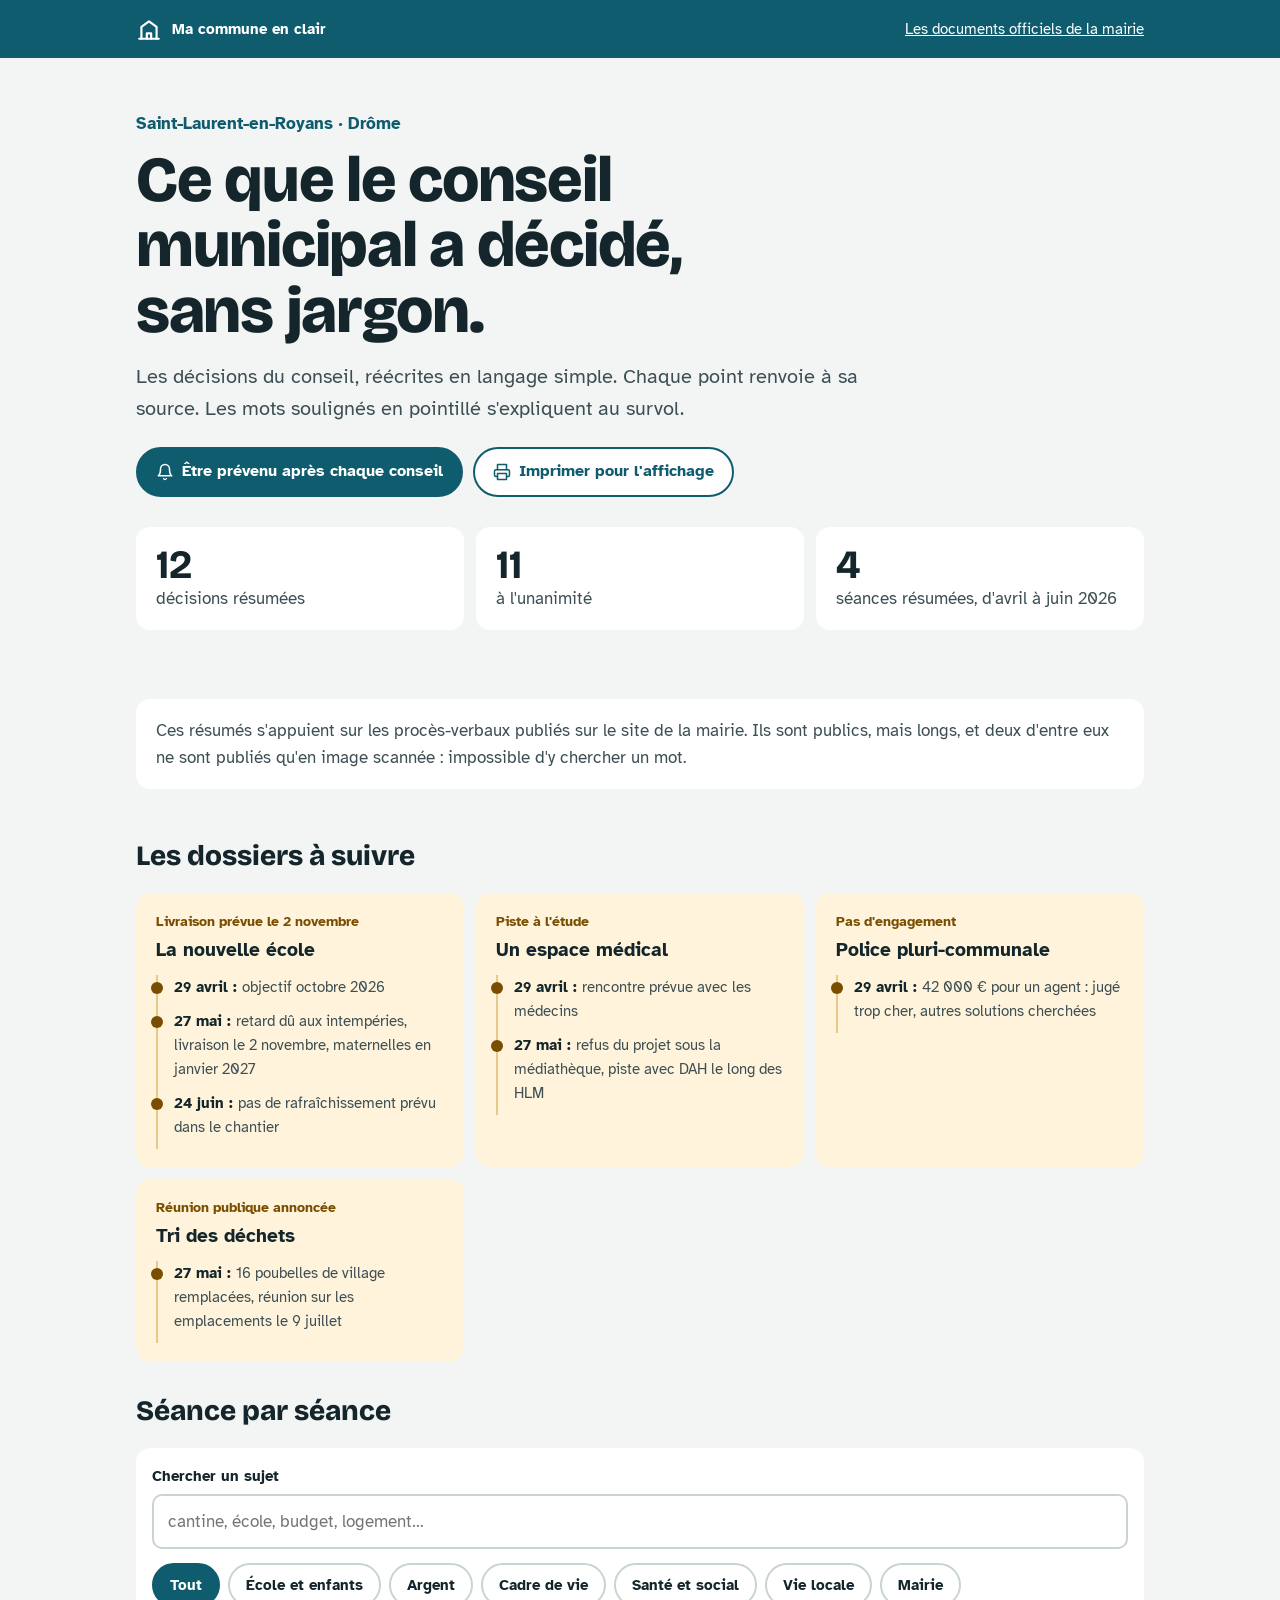
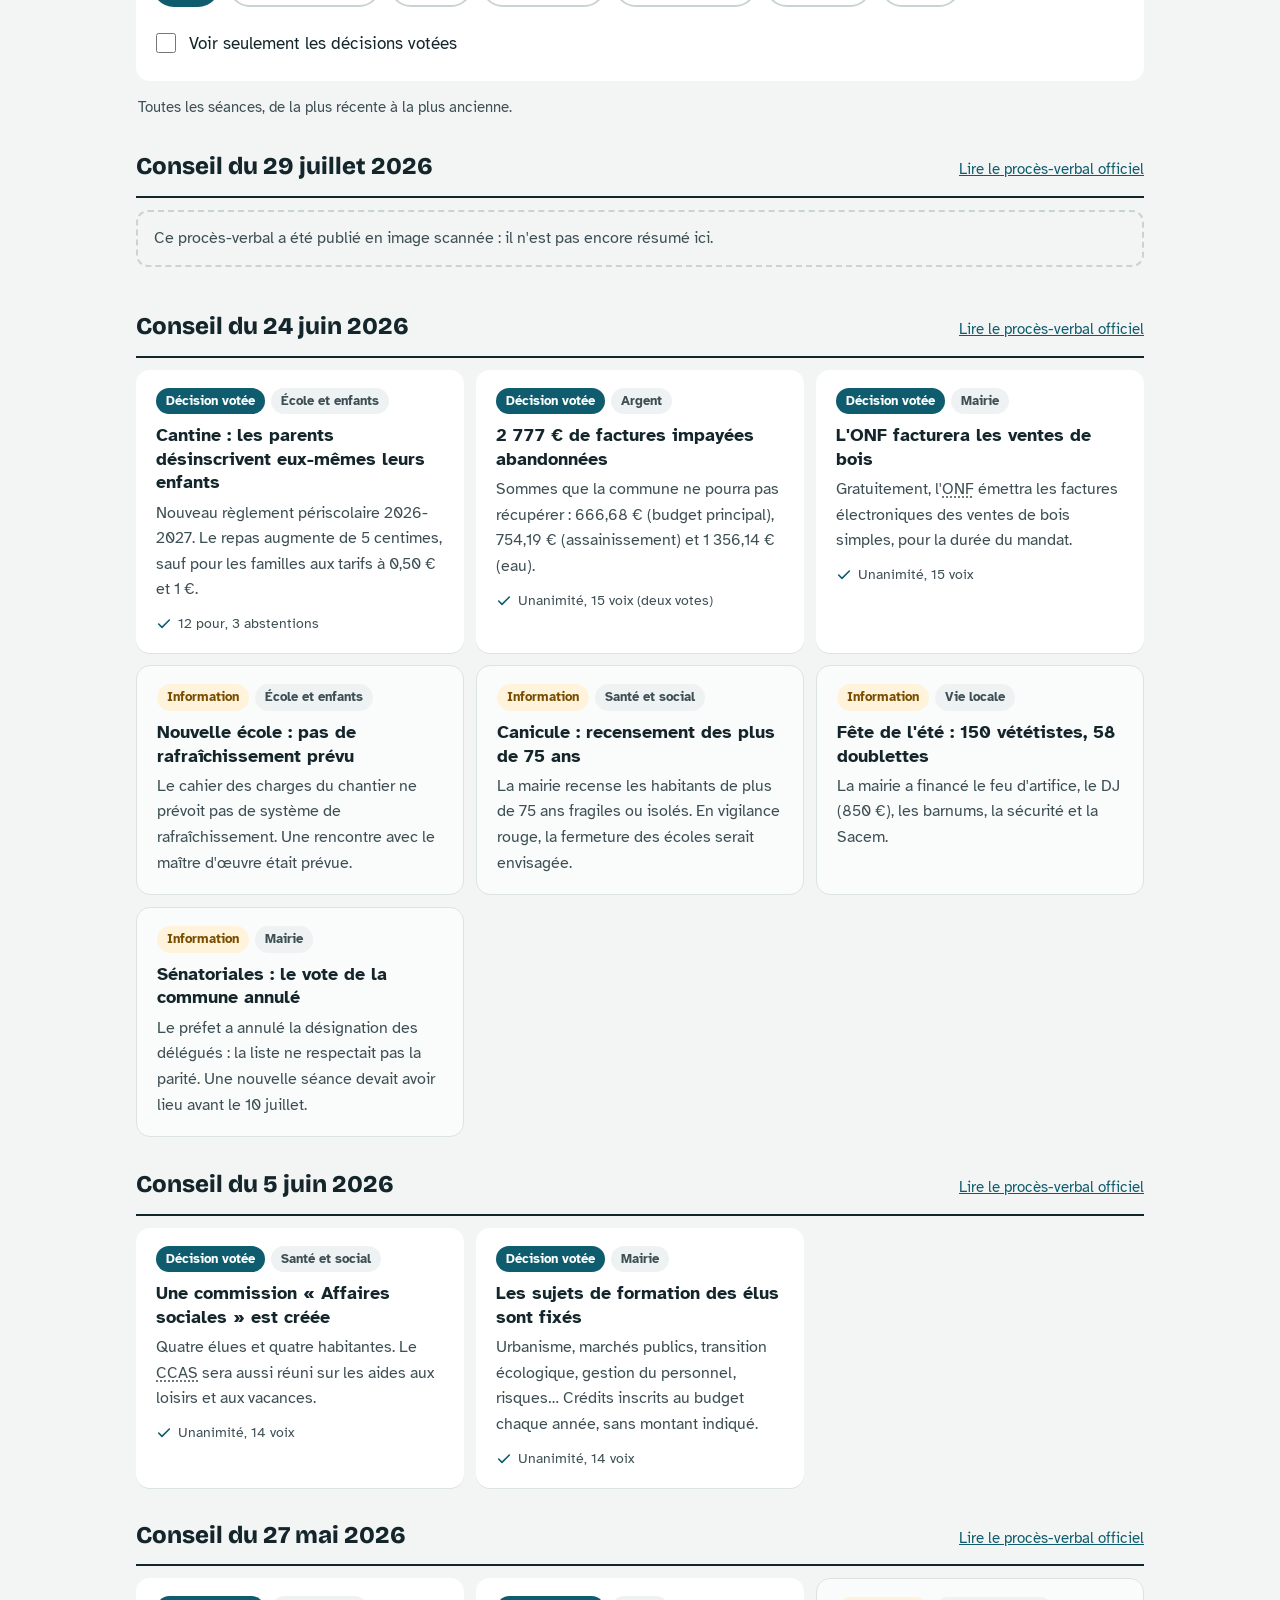
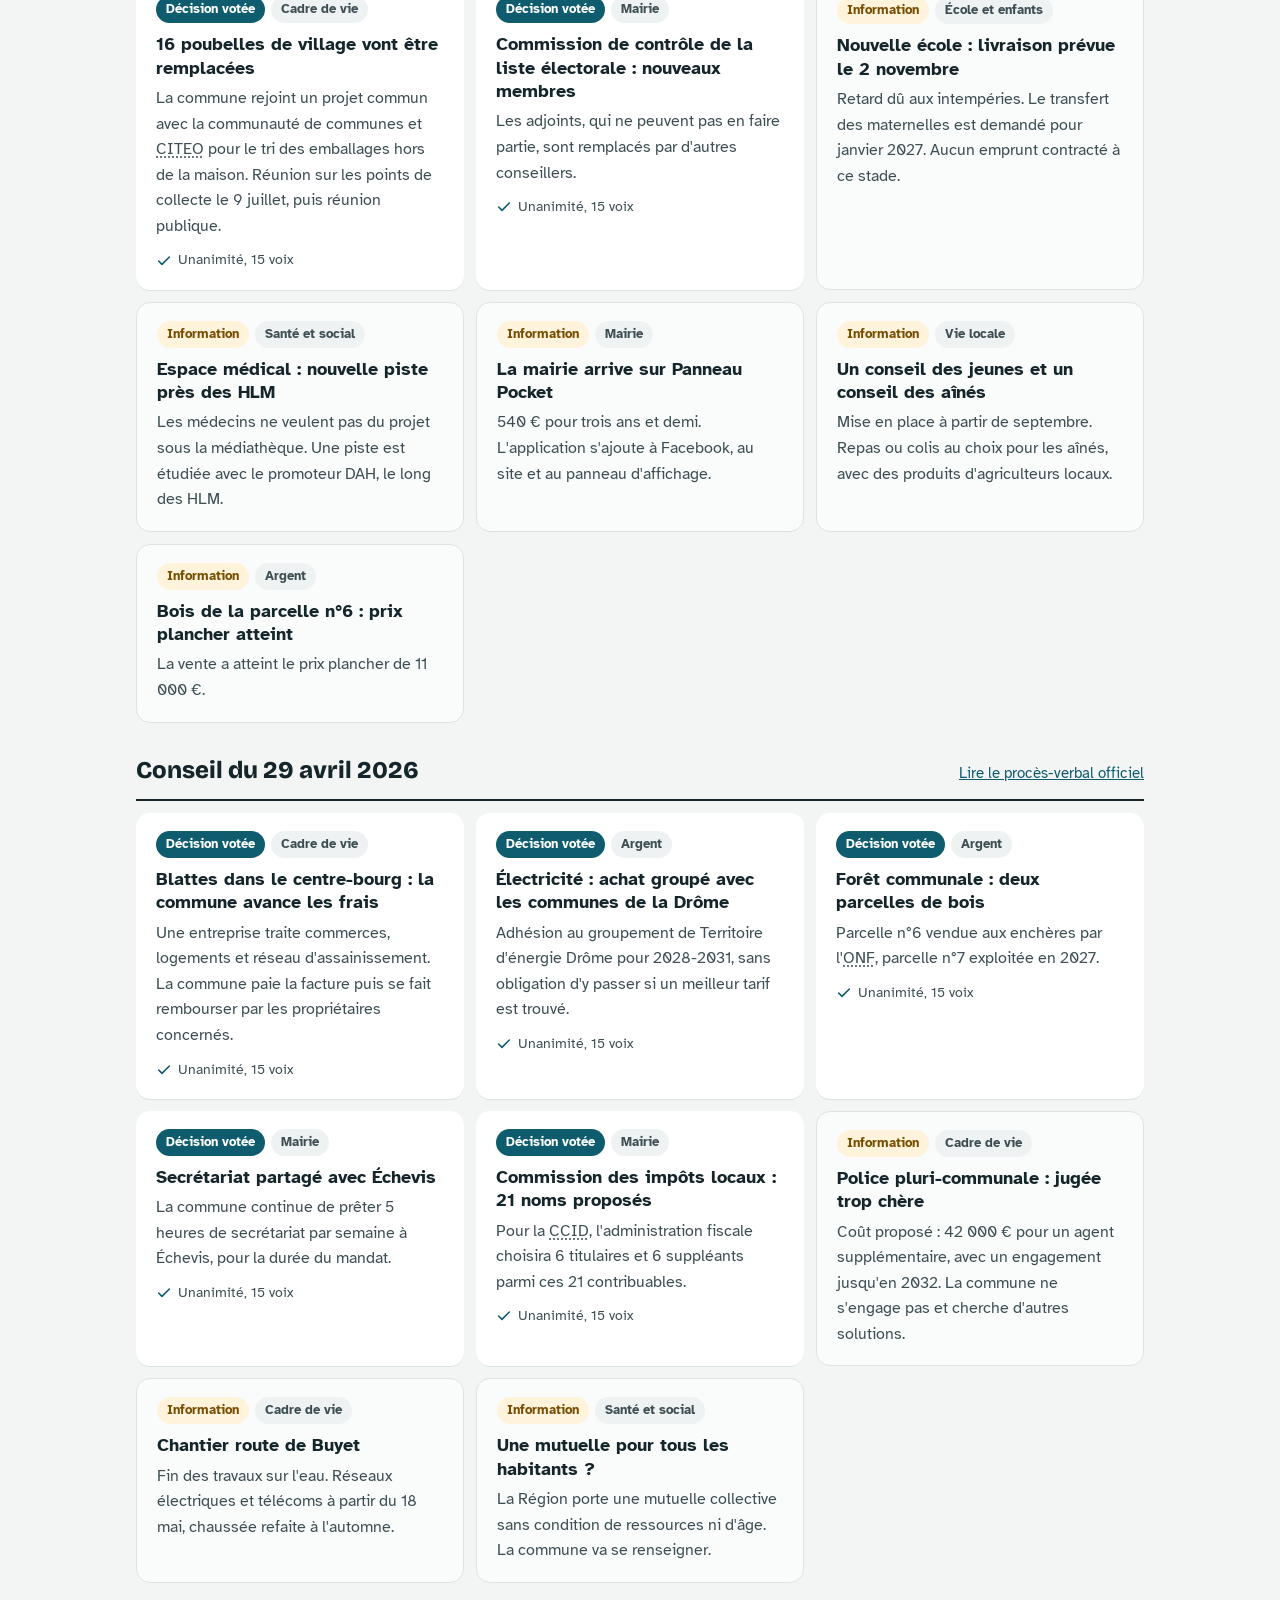
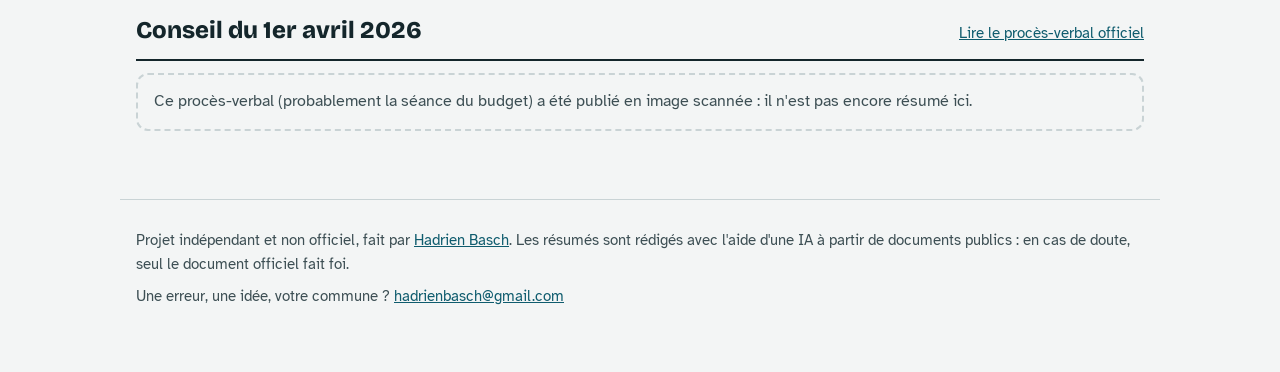
==== commit b1270085: "Ma commune en clair : /ma-commune/ renvoie vers Saint-Laurent, accueil déplacé dans /communes/ Co-Au" ====
--- a/ma-commune/index.html
+++ b/ma-commune/index.html
@@ -2,65 +2,12 @@
 <html lang="fr">
 <head>
 <meta charset="utf-8">
-<meta name="viewport" content="width=device-width, initial-scale=1">
-<title>Ma commune en clair</title>
-<meta name="description" content="Les décisions des conseils municipaux, expliquées simplement. Saint-Laurent-en-Royans, Marseille… et bientôt votre commune.">
-<meta property="og:title" content="Ma commune en clair">
-<meta property="og:description" content="Ce que votre conseil municipal a décidé, sans jargon, avec le lien vers chaque document officiel.">
-<link rel="icon" href="data:image/svg+xml,%3Csvg xmlns='http://www.w3.org/2000/svg' viewBox='0 0 32 32'%3E%3Crect width='32' height='32' rx='7' fill='%230F5C6E'/%3E%3Cpath d='M7 25h18M9 25V14l7-5 7 5v11M14 25v-5h4v5' fill='none' stroke='white' stroke-width='2' stroke-linecap='round' stroke-linejoin='round'/%3E%3C/svg%3E">
-<link rel="preconnect" href="https://fonts.googleapis.com">
-<link rel="preconnect" href="https://fonts.gstatic.com" crossorigin>
-<link href="https://fonts.googleapis.com/css2?family=Atkinson+Hyperlegible:wght@400;700&family=Bricolage+Grotesque:opsz,wght@12..96,800&display=swap" rel="stylesheet">
-<link rel="stylesheet" href="style.css">
+<title>Ma commune en clair · Saint-Laurent-en-Royans</title>
+<meta http-equiv="refresh" content="0; url=saint-laurent-en-royans/">
+<link rel="canonical" href="https://hbasch.github.io/ma-commune/saint-laurent-en-royans/">
+<script>location.replace('saint-laurent-en-royans/' + location.search + location.hash);</script>
 </head>
 <body>
-<div class="barre"><div class="w">
-  <span class="logo"><svg width="26" height="26" viewBox="0 0 24 24" fill="none" stroke="currentColor" stroke-width="2" stroke-linecap="round" stroke-linejoin="round" aria-hidden="true"><path d="M3 21h18"/><path d="M5 21V10l7-5 7 5v11"/><path d="M10 21v-5h4v5"/></svg>Ma commune en clair</span>
-  <a href="../">Les autres outils d'Hadrien</a>
-</div></div>
-
-<header class="w">
-  <h1>Ce que votre conseil municipal décide, enfin lisible.</h1>
-  <p class="chapeau">Les décisions des conseils municipaux sont publiques. Mais entre les PDF de 30 pages, les scans et les sites introuvables, presque personne ne les lit. Ici, elles sont réécrites en langage simple, avec un lien vers chaque source.</p>
-  <div class="actions">
-    <a class="btn" href="saint-laurent-en-royans/">Voir Saint-Laurent-en-Royans</a>
-    <a class="btn clair" href="marseille/">Voir Marseille</a>
-    <a class="btn clair" id="cafe" href="#" hidden>Offrir un café</a>
-  </div>
-</header>
-
-<main>
-  <section class="w" aria-labelledby="t-communes">
-    <h2 id="t-communes">Les communes</h2>
-    <div class="communes">
-      <a class="commune" href="saint-laurent-en-royans/"><strong>Saint-Laurent-en-Royans</strong><span>Drôme · 4 séances résumées à partir des procès-verbaux officiels</span></a>
-      <a class="commune" href="marseille/"><strong>Marseille</strong><span>Bouches-du-Rhône · démonstration, quelques décisions de 2026</span></a>
-    </div>
-  </section>
-
-  <section class="w" aria-labelledby="t-pourquoi">
-    <h2 id="t-pourquoi">Pourquoi c'est utile</h2>
-    <div class="problemes">
-      <div class="probleme"><strong>Introuvables</strong><span>Les délibérations sont souvent rangées loin dans le site, ou derrière des liens qui ne marchent plus (« objet non disponible »).</span></div>
-      <div class="probleme"><strong>Illisibles</strong><span>Des procès-verbaux de dizaines de pages, parfois publiés en image scannée : impossible d'y chercher un mot.</span></div>
-      <div class="probleme"><strong>Trop nombreuses</strong><span>Une grande ville vote plus de 150 délibérations par séance. Personne ne peut tout suivre.</span></div>
-      <div class="probleme"><strong>Pleines de jargon</strong><span>CCAS, CCID, admission en non-valeur… Ici, chaque terme est expliqué.</span></div>
-    </div>
-  </section>
-
-  <section class="w" aria-labelledby="t-vous">
-    <h2 id="t-vous">Et votre commune ?</h2>
-    <p class="note">Élu, secrétaire de mairie ou habitant : écrivez-moi pour ajouter votre commune. <a href="mailto:hadrienbasch@gmail.com?subject=Ma%20commune%20en%20clair%20%3A%20ajouter%20ma%20commune">hadrienbasch@gmail.com</a></p>
-  </section>
-</main>
-
-<footer class="w">
-  <p>Projet indépendant et non officiel, fait par <a href="../">Hadrien Basch</a>, à Saint-Laurent-en-Royans. Les résumés sont rédigés avec l'aide d'une IA à partir de documents publics : en cas de doute, seul le document officiel fait foi.</p>
-</footer>
-<script>
-  // Même lien que dans app.js : laisser vide pour masquer le bouton.
-  var LIEN_CAFE = '';
-  if (LIEN_CAFE) { var c = document.getElementById('cafe'); c.href = LIEN_CAFE; c.hidden = false; }
-</script>
+<p><a href="saint-laurent-en-royans/">Ma commune en clair : Saint-Laurent-en-Royans</a></p>
 </body>
 </html>
